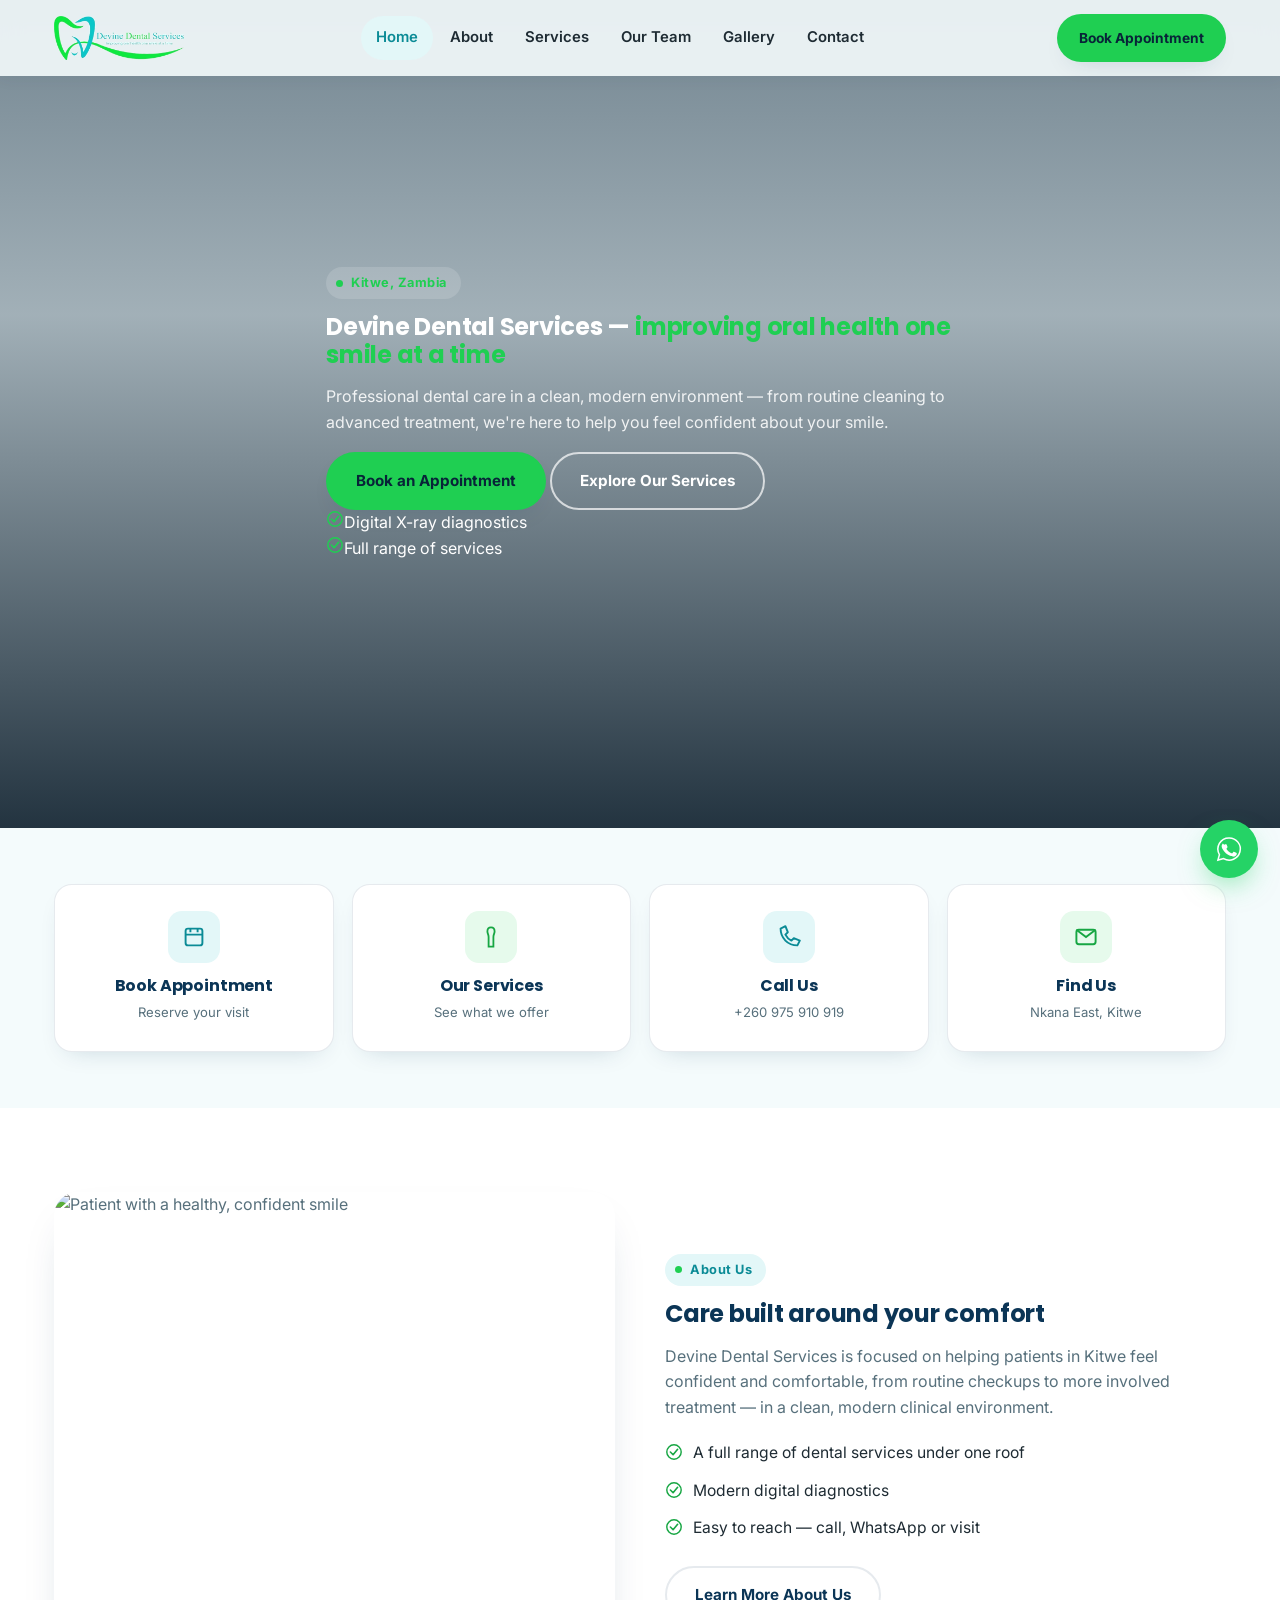
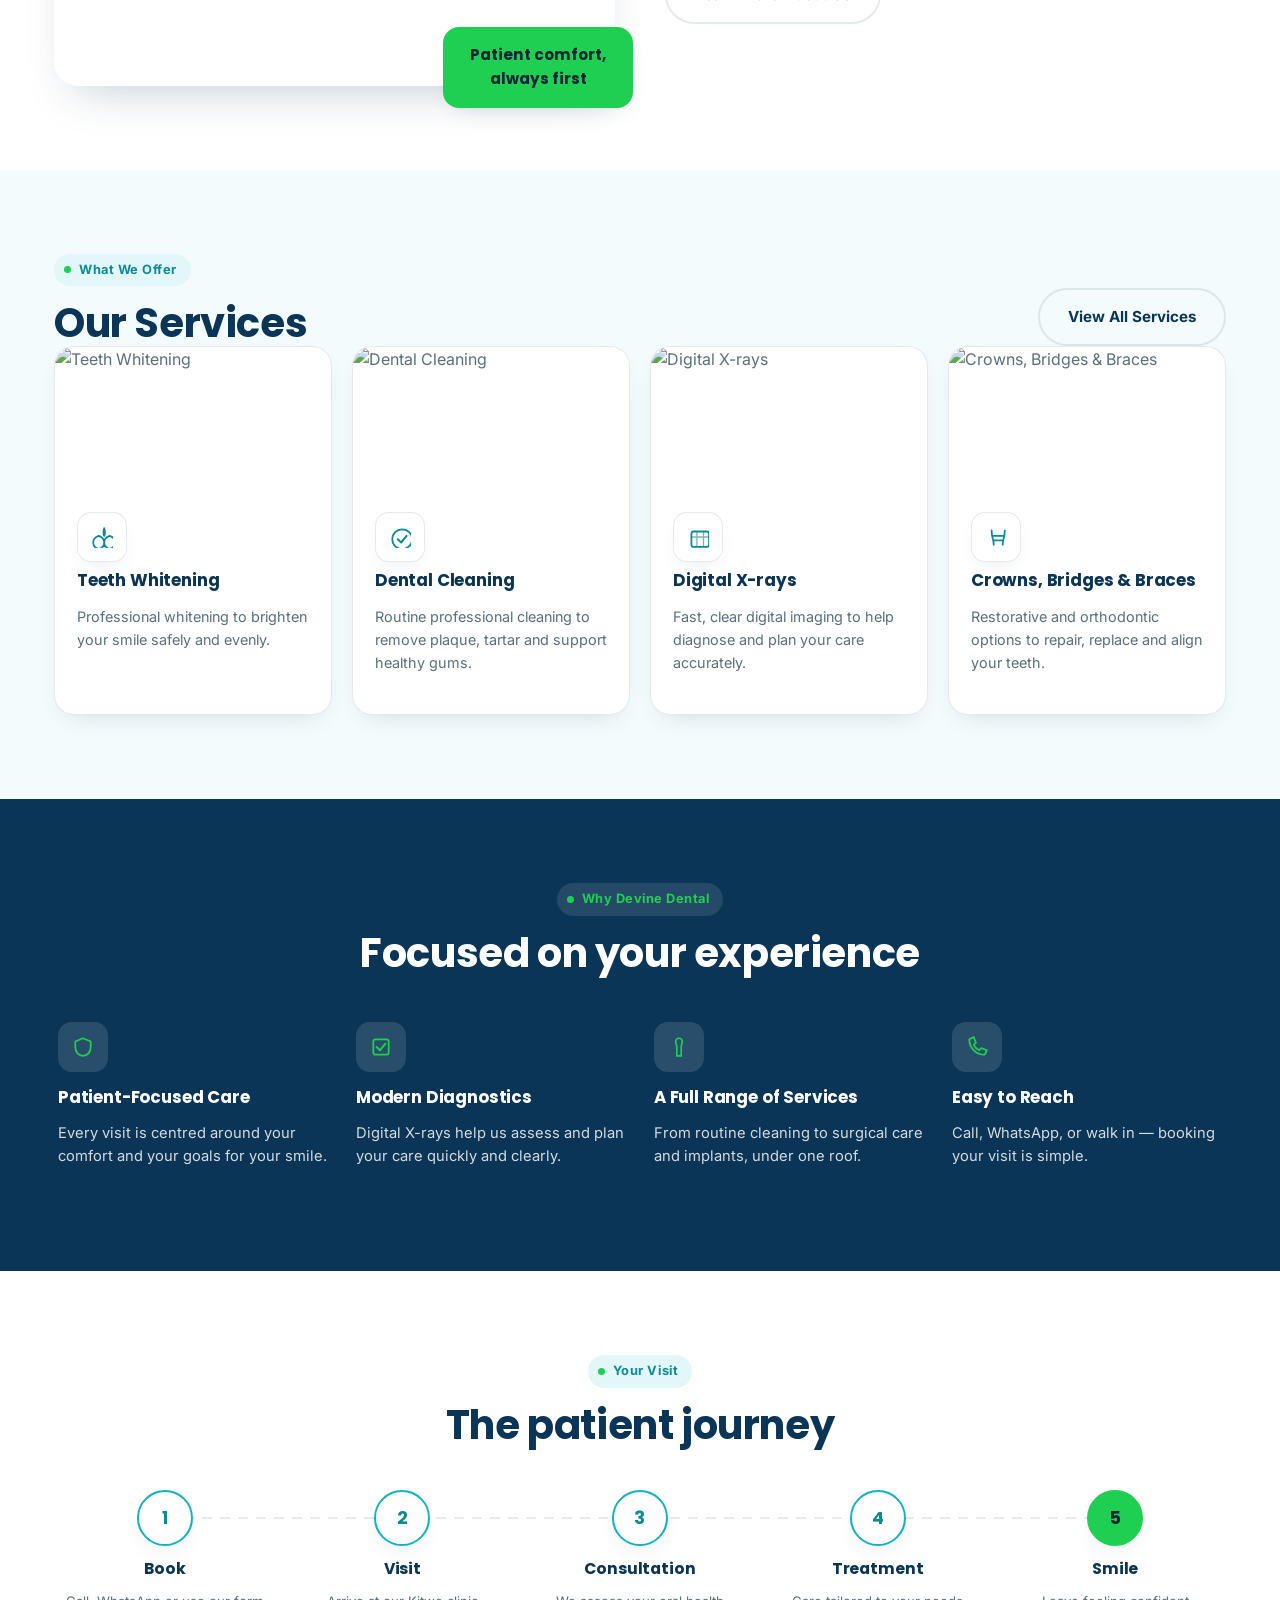
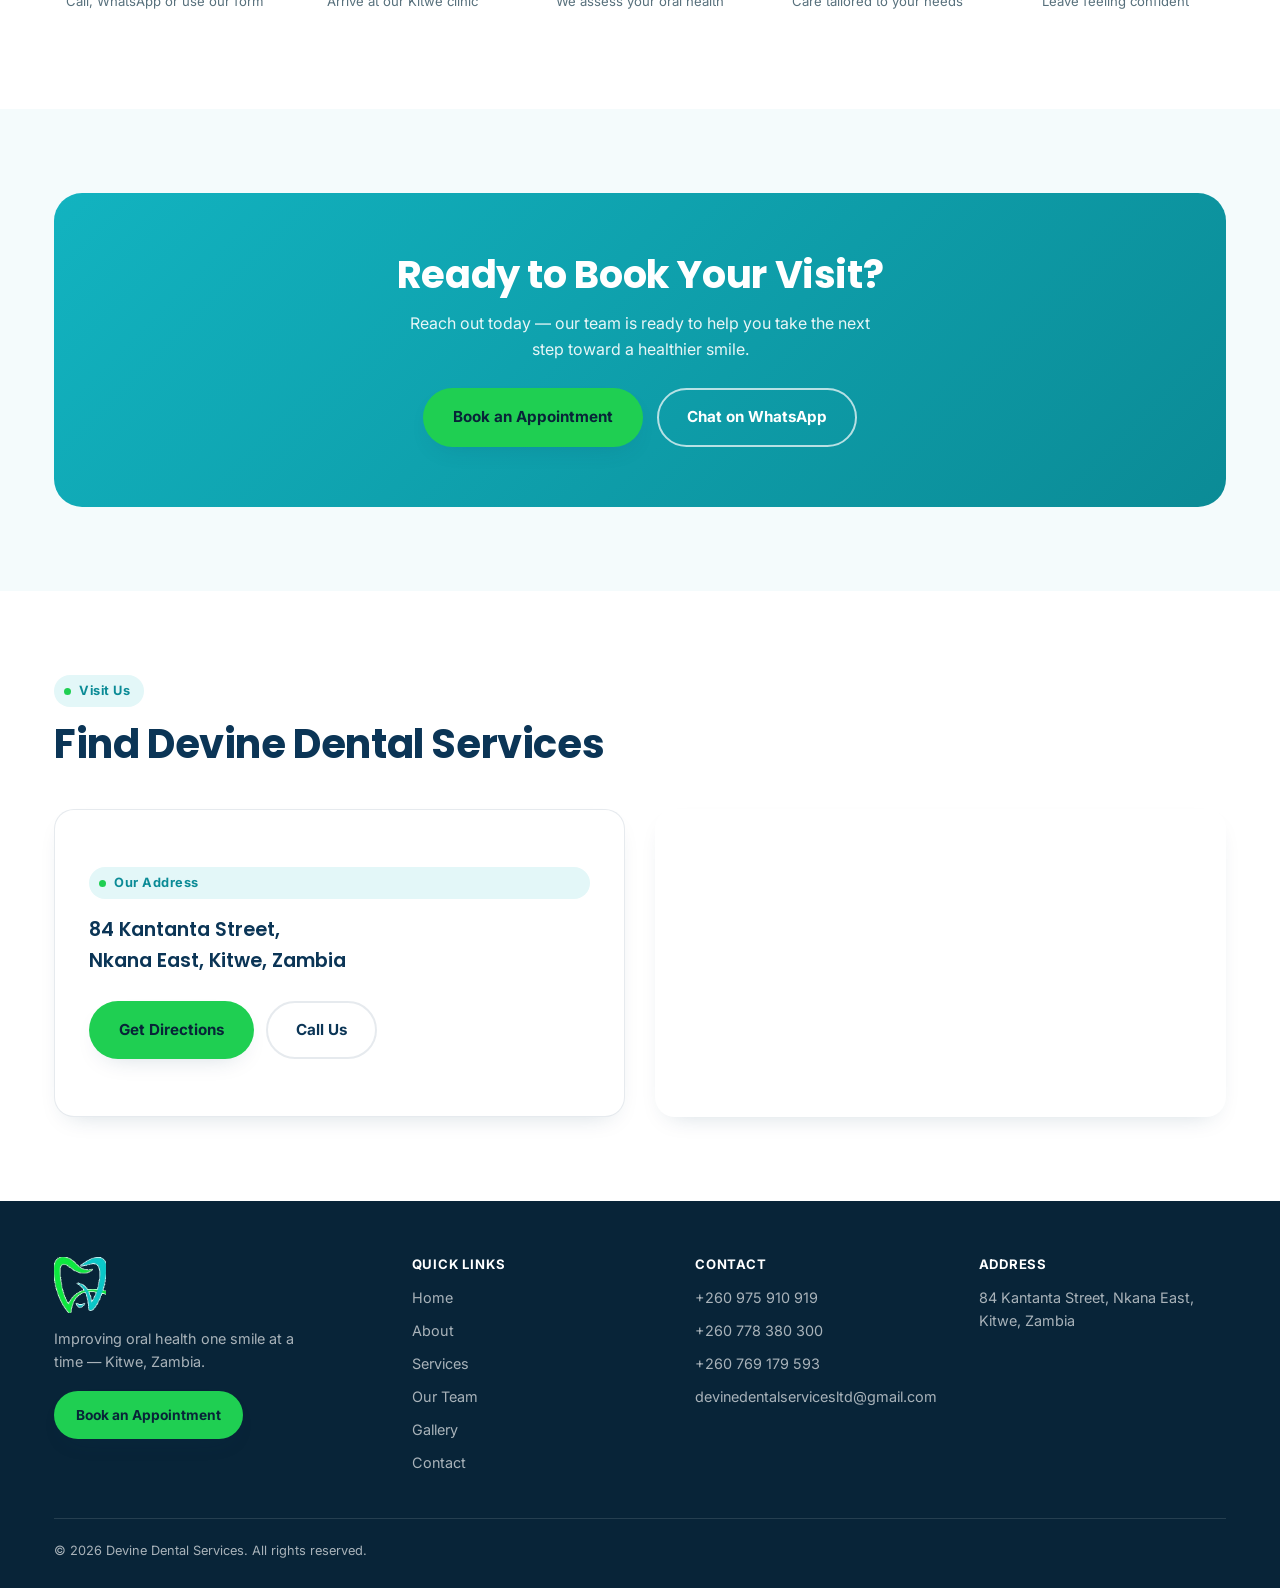
==== index.html @ 5a734332 "Add files via upload" ====
<!DOCTYPE html>
<html lang="en">
<head>
<meta charset="UTF-8">
<meta name="viewport" content="width=device-width, initial-scale=1.0">
<title>Devine Dental Services — Improving Oral Health One Smile at a Time | Kitwe, Zambia</title>
<meta name="description" content="Devine Dental Services in Kitwe, Zambia — teeth whitening, cleaning, digital X-rays, crowns, braces, implants and more. Book your appointment today.">
<meta property="og:title" content="Devine Dental Services — Kitwe, Zambia">
<meta property="og:description" content="Improving oral health one smile at a time. Book your dental appointment today.">
<meta property="og:type" content="website">
<link rel="icon" href="assets/img/logo-icon.png">
<link rel="preconnect" href="https://fonts.googleapis.com">
<link rel="stylesheet" href="css/style.css">
</head>
<body>

<!-- ============== WELCOME ANIMATION ============== -->
<div id="intro" aria-hidden="true">
  <div class="intro-inner">
    <img class="intro-logo" src="assets/img/logo.png" alt="">
    <div class="intro-bar"></div>
    <p class="intro-tag">Improving oral health one smile at a time</p>
  </div>
</div>

<!-- ============== HEADER ============== -->
<header class="site-header">
  <div class="container nav-row">
    <a href="index.html" class="brand">
      <img src="assets/img/logo.png" alt="Devine Dental Services logo">
    </a>
    <nav class="nav-links" aria-label="Primary">
      <a href="index.html">Home</a>
      <a href="about.html">About</a>
      <a href="services.html">Services</a>
      <a href="team.html">Our Team</a>
      <a href="gallery.html">Gallery</a>
      <a href="contact.html">Contact</a>
    </nav>
    <div class="nav-actions">
      <a href="contact.html" class="btn btn-primary btn-sm">Book Appointment</a>
      <button class="nav-menu-btn" aria-label="Open menu" aria-expanded="false">
        <svg width="20" height="16" viewBox="0 0 20 16" fill="none"><path d="M0 1h20M0 8h20M0 15h20" stroke="currentColor" stroke-width="2"/></svg>
      </button>
    </div>
  </div>
</header>

<!-- ============== MOBILE DRAWER ============== -->
<div class="mobile-drawer" id="mobileDrawer">
  <div class="mobile-drawer-backdrop"></div>
  <div class="mobile-drawer-panel">
    <div class="mobile-drawer-top">
      <img src="assets/img/logo.png" alt="Devine Dental Services" style="height:34px">
      <button class="mobile-drawer-close" aria-label="Close menu">
        <svg width="18" height="18" viewBox="0 0 18 18" fill="none"><path d="M1 1l16 16M17 1L1 17" stroke="currentColor" stroke-width="2"/></svg>
      </button>
    </div>
    <nav aria-label="Mobile">
      <a href="index.html">Home</a>
      <a href="about.html">About</a>
      <a href="services.html">Services</a>
      <a href="team.html">Our Team</a>
      <a href="gallery.html">Gallery</a>
      <a href="contact.html">Contact</a>
    </nav>
    <div class="mobile-drawer-cta">
      <a href="contact.html" class="btn btn-primary btn-block">Book Appointment</a>
    </div>
    <div class="mobile-drawer-quick">
      <strong style="font-size:.8rem;color:var(--navy)">Quick Contact</strong>
      <div class="row">
        <a href="tel:+260975910919"><svg width="18" height="18" viewBox="0 0 20 20" fill="none"><path d="M3 3c0 8 6 14 14 14l2-4-5-2-2 2c-2-1-4-3-5-5l2-2-2-5-4 2z" stroke="currentColor" stroke-width="1.6" stroke-linejoin="round"/></svg>Call</a>
        <a href="https://wa.me/260975910919" target="_blank" rel="noopener"><svg width="18" height="18" viewBox="0 0 20 20" fill="none"><path d="M10 2a8 8 0 00-6.9 12l-1 4 4.1-1A8 8 0 1010 2z" stroke="currentColor" stroke-width="1.5"/></svg>WhatsApp</a>
        <a href="https://maps.google.com/?q=84+Kantanta+Street+Nkana+East+Kitwe+Zambia" target="_blank" rel="noopener"><svg width="18" height="18" viewBox="0 0 20 20" fill="none"><path d="M2 4l8 6 8-6" stroke="currentColor" stroke-width="1.6"/><rect x="2" y="4" width="16" height="12" rx="2" stroke="currentColor" stroke-width="1.6"/></svg>Directions</a>
      </div>
    </div>
  </div>
</div>

<!-- ============== HERO ============== -->
<section class="hero">
  <div class="hero-bg" style="background-image:url('https://images.unsplash.com/photo-1667133295315-820bb6481730?w=1800&q=80&auto=format&fit=crop')" role="img" aria-label="Dentist treating a patient at Devine Dental Services"></div>
  <div class="hero-overlay"></div>
  <div class="container hero-grid">
    <div class="reveal in">
      <span class="kicker"><span class="dot"></span>Kitwe, Zambia</span>
      <h1>Devine Dental Services — <span>improving oral health one smile at a time</span></h1>
      <p class="lead">Professional dental care in a clean, modern environment — from routine cleaning to advanced treatment, we're here to help you feel confident about your smile.</p>
      <div class="hero-actions">
        <a href="contact.html" class="btn btn-primary">Book an Appointment</a>
        <a href="services.html" class="btn btn-outline">Explore Our Services</a>
      </div>
      <div class="hero-trust">
        <div class="item"><svg width="18" height="18" viewBox="0 0 20 20" fill="none"><circle cx="10" cy="10" r="8" stroke="currentColor" stroke-width="1.6"/><path d="M6 10l3 3 5-6" stroke="currentColor" stroke-width="1.8" stroke-linecap="round" stroke-linejoin="round"/></svg>Digital X-ray diagnostics</div>
        <div class="item"><svg width="18" height="18" viewBox="0 0 20 20" fill="none"><circle cx="10" cy="10" r="8" stroke="currentColor" stroke-width="1.6"/><path d="M6 10l3 3 5-6" stroke="currentColor" stroke-width="1.8" stroke-linecap="round" stroke-linejoin="round"/></svg>Full range of services</div>
      </div>
    </div>
  </div>
</section>

<!-- ============== QUICK ACTIONS ============== -->
<section class="section-tight section-bg">
  <div class="container">
    <div class="quick-grid">
      <a href="contact.html" class="quick-card reveal">
        <div class="ic"><svg width="24" height="24" viewBox="0 0 20 20" fill="none"><rect x="3" y="3" width="14" height="14" rx="2" stroke="currentColor" stroke-width="1.6"/><path d="M3 8h14M7 3v3M13 3v3" stroke="currentColor" stroke-width="1.6"/></svg></div>
        <h3>Book Appointment</h3><span>Reserve your visit</span>
      </a>
      <a href="services.html" class="quick-card reveal">
        <div class="ic"><svg width="24" height="24" viewBox="0 0 20 20" fill="none"><path d="M10 2c-1.5 0-3 1-3 3.5C7 7 8 8 8 10v8h4v-8c0-2 1-3 1-4.5C13 3 11.5 2 10 2z" stroke="currentColor" stroke-width="1.5"/></svg></div>
        <h3>Our Services</h3><span>See what we offer</span>
      </a>
      <a href="tel:+260975910919" class="quick-card reveal">
        <div class="ic"><svg width="24" height="24" viewBox="0 0 20 20" fill="none"><path d="M3 3c0 8 6 14 14 14l2-4-5-2-2 2c-2-1-4-3-5-5l2-2-2-5-4 2z" stroke="currentColor" stroke-width="1.6" stroke-linejoin="round"/></svg></div>
        <h3>Call Us</h3><span>+260 975 910 919</span>
      </a>
      <a href="https://maps.google.com/?q=84+Kantanta+Street+Nkana+East+Kitwe+Zambia" target="_blank" rel="noopener" class="quick-card reveal">
        <div class="ic"><svg width="24" height="24" viewBox="0 0 20 20" fill="none"><path d="M2 4l8 6 8-6" stroke="currentColor" stroke-width="1.6"/><rect x="2" y="4" width="16" height="12" rx="2" stroke="currentColor" stroke-width="1.6"/></svg></div>
        <h3>Find Us</h3><span>Nkana East, Kitwe</span>
      </a>
    </div>
  </div>
</section>

<!-- ============== ABOUT PREVIEW ============== -->
<section class="section section-white">
  <div class="container split">
    <div class="split-media reveal">
      <img src="https://images.unsplash.com/photo-1489278353717-f64c6ee8a4d2?w=800&q=80&auto=format&fit=crop" alt="Patient with a healthy, confident smile" loading="lazy">
      <div class="badge">Patient comfort, always first</div>
    </div>
    <div class="reveal">
      <span class="kicker"><span class="dot"></span>About Us</span>
      <h2>Care built around your comfort</h2>
      <p>Devine Dental Services is focused on helping patients in Kitwe feel confident and comfortable, from routine checkups to more involved treatment — in a clean, modern clinical environment.</p>
      <ul class="points">
        <li><svg width="18" height="18" viewBox="0 0 20 20" fill="none"><circle cx="10" cy="10" r="8" stroke="currentColor" stroke-width="1.6"/><path d="M6 10l3 3 5-6" stroke="currentColor" stroke-width="1.8" stroke-linecap="round" stroke-linejoin="round"/></svg>A full range of dental services under one roof</li>
        <li><svg width="18" height="18" viewBox="0 0 20 20" fill="none"><circle cx="10" cy="10" r="8" stroke="currentColor" stroke-width="1.6"/><path d="M6 10l3 3 5-6" stroke="currentColor" stroke-width="1.8" stroke-linecap="round" stroke-linejoin="round"/></svg>Modern digital diagnostics</li>
        <li><svg width="18" height="18" viewBox="0 0 20 20" fill="none"><circle cx="10" cy="10" r="8" stroke="currentColor" stroke-width="1.6"/><path d="M6 10l3 3 5-6" stroke="currentColor" stroke-width="1.8" stroke-linecap="round" stroke-linejoin="round"/></svg>Easy to reach — call, WhatsApp or visit</li>
      </ul>
      <div style="margin-top:26px"><a href="about.html" class="btn btn-ghost">Learn More About Us</a></div>
    </div>
  </div>
</section>

<!-- ============== SERVICES PREVIEW ============== -->
<section class="section section-bg">
  <div class="container">
    <div class="section-head-row reveal">
      <div class="section-head" style="margin-bottom:0">
        <span class="kicker"><span class="dot"></span>What We Offer</span>
        <h2>Our Services</h2>
      </div>
      <a href="services.html" class="btn btn-ghost">View All Services</a>
    </div>
    <div class="services-grid" id="servicesPreview"></div>
  </div>
</section>

<!-- ============== WHY CHOOSE US ============== -->
<section class="section section-navy">
  <div class="container">
    <div class="section-head center reveal">
      <span class="kicker" style="background:rgba(255,255,255,.1);color:var(--green)"><span class="dot"></span>Why Devine Dental</span>
      <h2>Focused on your experience</h2>
    </div>
    <div class="why-grid">
      <div class="why-card reveal">
        <div class="ic"><svg width="22" height="22" viewBox="0 0 20 20" fill="none"><path d="M10 2l7 3v5c0 5-3 8-7 8s-7-3-7-8V5l7-3z" stroke="currentColor" stroke-width="1.6" stroke-linejoin="round"/></svg></div>
        <h3>Patient-Focused Care</h3>
        <p>Every visit is centred around your comfort and your goals for your smile.</p>
      </div>
      <div class="why-card reveal">
        <div class="ic"><svg width="22" height="22" viewBox="0 0 20 20" fill="none"><rect x="3" y="3" width="14" height="14" rx="2" stroke="currentColor" stroke-width="1.6"/><path d="M6 10l3 3 5-6" stroke="currentColor" stroke-width="1.8" stroke-linecap="round" stroke-linejoin="round"/></svg></div>
        <h3>Modern Diagnostics</h3>
        <p>Digital X-rays help us assess and plan your care quickly and clearly.</p>
      </div>
      <div class="why-card reveal">
        <div class="ic"><svg width="22" height="22" viewBox="0 0 20 20" fill="none"><path d="M10 2c-1.5 0-3 1-3 3.5C7 7 8 8 8 10v8h4v-8c0-2 1-3 1-4.5C13 3 11.5 2 10 2z" stroke="currentColor" stroke-width="1.5"/></svg></div>
        <h3>A Full Range of Services</h3>
        <p>From routine cleaning to surgical care and implants, under one roof.</p>
      </div>
      <div class="why-card reveal">
        <div class="ic"><svg width="22" height="22" viewBox="0 0 20 20" fill="none"><path d="M3 3c0 8 6 14 14 14l2-4-5-2-2 2c-2-1-4-3-5-5l2-2-2-5-4 2z" stroke="currentColor" stroke-width="1.6" stroke-linejoin="round"/></svg></div>
        <h3>Easy to Reach</h3>
        <p>Call, WhatsApp, or walk in — booking your visit is simple.</p>
      </div>
    </div>
  </div>
</section>

<!-- ============== PATIENT JOURNEY ============== -->
<section class="section section-white">
  <div class="container">
    <div class="section-head center reveal">
      <span class="kicker"><span class="dot"></span>Your Visit</span>
      <h2>The patient journey</h2>
    </div>
    <div class="journey">
      <div class="journey-step reveal"><div class="num">1</div><h4>Book</h4><p>Call, WhatsApp or use our form</p></div>
      <div class="journey-step reveal"><div class="num">2</div><h4>Visit</h4><p>Arrive at our Kitwe clinic</p></div>
      <div class="journey-step reveal"><div class="num">3</div><h4>Consultation</h4><p>We assess your oral health</p></div>
      <div class="journey-step reveal"><div class="num">4</div><h4>Treatment</h4><p>Care tailored to your needs</p></div>
      <div class="journey-step reveal"><div class="num">5</div><h4>Smile</h4><p>Leave feeling confident</p></div>
    </div>
  </div>
</section>

<!-- ============== APPOINTMENT CTA ============== -->
<section class="section section-bg">
  <div class="container">
    <div class="cta-band reveal">
      <h2>Ready to Book Your Visit?</h2>
      <p>Reach out today — our team is ready to help you take the next step toward a healthier smile.</p>
      <div class="actions">
        <a href="contact.html" class="btn btn-primary">Book an Appointment</a>
        <a href="https://wa.me/260975910919" target="_blank" rel="noopener" class="btn btn-outline">Chat on WhatsApp</a>
      </div>
    </div>
  </div>
</section>

<!-- ============== LOCATION PREVIEW ============== -->
<section class="section section-white">
  <div class="container">
    <div class="section-head reveal">
      <span class="kicker"><span class="dot"></span>Visit Us</span>
      <h2>Find Devine Dental Services</h2>
    </div>
    <div class="location-split">
      <div class="location-card reveal">
        <span class="kicker" style="margin-bottom:6px"><span class="dot"></span>Our Address</span>
        <p class="addr">84 Kantanta Street,<br>Nkana East, Kitwe, Zambia</p>
        <div class="actions">
          <a href="https://maps.google.com/?q=84+Kantanta+Street+Nkana+East+Kitwe+Zambia" target="_blank" rel="noopener" class="btn btn-primary">Get Directions</a>
          <a href="tel:+260975910919" class="btn btn-ghost">Call Us</a>
        </div>
      </div>
      <div class="map-embed reveal">
        <iframe src="https://www.google.com/maps?q=84+Kantanta+Street+Nkana+East+Kitwe+Zambia&output=embed" loading="lazy" referrerpolicy="no-referrer-when-downgrade" title="Map to Devine Dental Services"></iframe>
      </div>
    </div>
  </div>
</section>

<!-- ============== FOOTER ============== -->
<footer class="site-footer">
  <div class="container">
    <div class="footer-grid">
      <div class="footer-brand">
        <img src="assets/img/logo-icon.png" alt="Devine Dental Services" style="height:56px;width:auto">
        <p>Improving oral health one smile at a time — Kitwe, Zambia.</p>
        <a href="contact.html" class="btn btn-primary btn-sm">Book an Appointment</a>
      </div>
      <div class="footer-col">
        <h4>QUICK LINKS</h4>
        <a href="index.html">Home</a><a href="about.html">About</a><a href="services.html">Services</a>
        <a href="team.html">Our Team</a><a href="gallery.html">Gallery</a><a href="contact.html">Contact</a>
      </div>
      <div class="footer-col">
        <h4>CONTACT</h4>
        <a href="tel:+260975910919">+260 975 910 919</a>
        <a href="tel:+260778380300">+260 778 380 300</a>
        <a href="tel:+260769179593">+260 769 179 593</a>
        <a href="mailto:devinedentalservicesltd@gmail.com">devinedentalservicesltd@gmail.com</a>
      </div>
      <div class="footer-col">
        <h4>ADDRESS</h4>
        <p>84 Kantanta Street, Nkana East, Kitwe, Zambia</p>
      </div>
    </div>
    <div class="footer-bottom">
      <span>&copy; <span id="year"></span> Devine Dental Services. All rights reserved.</span>
    </div>
  </div>
</footer>

<a href="https://wa.me/260975910919" target="_blank" rel="noopener" class="wa-float" aria-label="Chat with us on WhatsApp">
  <svg width="28" height="28" viewBox="0 0 24 24" fill="none"><path d="M12 2a10 10 0 00-8.6 15L2 22l5.2-1.4A10 10 0 1012 2z" stroke="currentColor" stroke-width="0" fill="currentColor" opacity="0"/><path d="M12 2.5a9.5 9.5 0 00-8.2 14.3L2.5 21.5l4.9-1.3A9.5 9.5 0 1012 2.5z" stroke="white" stroke-width="1.3" fill="none"/><path d="M8 8.5c.2-.6.5-.6.8-.6h.6c.2 0 .4 0 .6.4.2.5.7 1.6.7 1.8.1.1.1.3 0 .4-.1.2-.1.3-.3.5-.1.2-.3.3-.4.5-.1.1-.3.3-.1.6.2.3.8 1.3 1.8 2.1 1.2 1 2.1 1.3 2.5 1.5.3.1.5.1.6-.1.2-.2.7-.8.9-1.1.2-.3.4-.2.6-.1.2.1 1.5.7 1.8.8.3.1.5.2.5.3.1.2.1.9-.2 1.6-.3.7-1.6 1.4-2.2 1.4-.6.1-1.2.1-3.8-.9-3.2-1.3-5.2-4.5-5.4-4.7-.1-.2-1.3-1.7-1.3-3.2 0-1.5.8-2.2 1.1-2.5z" fill="white"/></svg>
</a>

<script src="js/data.js"></script>
<script src="js/main.js"></script>
<script>
  document.getElementById("year").textContent = new Date().getFullYear();

  const wrap = document.getElementById("servicesPreview");
  SERVICES.slice(0, 4).forEach((s) => {
    const el = document.createElement("div");
    el.className = "service-card reveal";
    el.innerHTML = `<div class="thumb"><img src="${s.image}" alt="${s.name}" loading="lazy"></div><div class="body"><div class="ic"><svg width="22" height="22" viewBox="0 0 20 20" fill="none">${ICONS[s.icon]}</svg></div><h3>${s.name}</h3><p>${s.desc}</p></div>`;
    wrap.appendChild(el);
  });
  if (window.armReveal) window.armReveal(wrap);
</script>
</body>
</html>
---- css/style.css ----
/* ==========================================================================
   DEVINE DENTAL SERVICES — DESIGN SYSTEM
   Palette drawn from the official logo: teal/dental-blue + fresh green,
   paired with a deeper professional navy for trust and readable charcoal
   text on very light, clean, clinical backgrounds.
   Type: Poppins (headings — friendly, confident) + Inter (body — clean, legible).
   ========================================================================== */

@import url("https://fonts.googleapis.com/css2?family=Poppins:wght@500;600;700;800&family=Inter:wght@400;500;600;700&display=swap");

:root {
  --teal: #12b3c0;
  --teal-deep: #0b8b96;
  --teal-pale: #e3f7f8;
  --green: #1fcf52;
  --green-deep: #17a643;
  --green-pale: #e6faec;
  --navy: #0b3556;
  --navy-deep: #082438;
  --ink: #1e2b33;
  --ink-mute: #57707c;
  --bg: #f4fbfc;
  --white: #ffffff;
  --line: rgba(11, 53, 86, 0.1);
  --shadow: 0 22px 48px -22px rgba(11, 53, 86, 0.28);
  --shadow-sm: 0 10px 26px -14px rgba(11, 53, 86, 0.22);
  --radius: 20px;
  --radius-sm: 12px;
  --maxw: 1220px;
  --display: "Poppins", sans-serif;
  --body: "Inter", sans-serif;
  color-scheme: light;
}

* { box-sizing: border-box; }
html { scroll-behavior: smooth; }

@media (prefers-reduced-motion: reduce) {
  html { scroll-behavior: auto; }
  *, *::before, *::after {
    animation-duration: 0.001ms !important;
    animation-iteration-count: 1 !important;
    transition-duration: 0.001ms !important;
    scroll-behavior: auto !important;
  }
}

body {
  margin: 0;
  font-family: var(--body);
  background: var(--bg);
  color: var(--ink-mute);
  line-height: 1.6;
  -webkit-font-smoothing: antialiased;
  overflow-x: hidden;
}

img { max-width: 100%; display: block; }
a { color: inherit; text-decoration: none; }
button { font-family: inherit; cursor: pointer; }
ul { margin: 0; padding: 0; list-style: none; }

h1, h2, h3, h4 {
  font-family: var(--display);
  color: var(--navy);
  margin: 0;
  font-weight: 700;
  letter-spacing: -0.01em;
  line-height: 1.15;
}

.container { max-width: var(--maxw); margin: 0 auto; padding: 0 24px; }

a:focus-visible, button:focus-visible, input:focus-visible, textarea:focus-visible, select:focus-visible {
  outline: 2.5px solid var(--teal);
  outline-offset: 3px;
  border-radius: 4px;
}

/* ---------- Buttons ---------- */
.btn {
  display: inline-flex;
  align-items: center;
  justify-content: center;
  gap: 9px;
  padding: 15px 28px;
  border-radius: 999px;
  font-weight: 700;
  font-size: 0.95rem;
  font-family: var(--body);
  border: 2px solid transparent;
  transition: transform 0.2s ease, box-shadow 0.2s ease, background 0.2s ease, color 0.2s ease, border-color .2s ease;
  white-space: nowrap;
  min-height: 48px;
}
.btn:active { transform: scale(0.97); }
.btn-primary { background: var(--green); color: var(--navy-deep); box-shadow: var(--shadow-sm); }
.btn-primary:hover { background: var(--green-deep); color: var(--white); transform: translateY(-2px); box-shadow: var(--shadow); }
.btn-navy { background: var(--navy); color: var(--white); }
.btn-navy:hover { background: var(--navy-deep); transform: translateY(-2px); }
.btn-outline { background: transparent; color: var(--white); border-color: rgba(255,255,255,0.7); }
.btn-outline:hover { background: rgba(255,255,255,0.14); transform: translateY(-2px); }
.btn-ghost { background: transparent; color: var(--navy); border-color: var(--line); }
.btn-ghost:hover { border-color: var(--teal); color: var(--teal-deep); }
.btn-teal { background: var(--teal-pale); color: var(--teal-deep); }
.btn-teal:hover { background: var(--teal); color: var(--white); }
.btn-block { width: 100%; }
.btn-sm { padding: 11px 20px; font-size: 0.86rem; min-height: 40px; }

.kicker {
  display: inline-flex;
  align-items: center;
  gap: 8px;
  font-family: var(--body);
  font-weight: 700;
  color: var(--teal-deep);
  font-size: 0.8rem;
  letter-spacing: 0.04em;
  background: var(--teal-pale);
  padding: 6px 14px 6px 10px;
  border-radius: 999px;
  margin-bottom: 14px;
}
.kicker .dot { width: 7px; height: 7px; border-radius: 50%; background: var(--green); flex-shrink: 0; }

/* ==========================================================================
   WELCOME ANIMATION
   ========================================================================== */
#intro {
  position: fixed; inset: 0; z-index: 999;
  background: var(--white);
  display: flex; align-items: center; justify-content: center;
  transition: opacity 0.5s ease, visibility 0.5s ease;
}
#intro.hide { opacity: 0; visibility: hidden; pointer-events: none; }
.intro-inner { display: flex; flex-direction: column; align-items: center; gap: 18px; }
.intro-logo {
  width: 190px;
  opacity: 0;
  transform: scale(0.85);
  animation: introLogo 0.7s cubic-bezier(.2,.9,.25,1) forwards;
}
@keyframes introLogo {
  0% { opacity: 0; transform: scale(0.85) translateY(6px); }
  100% { opacity: 1; transform: scale(1) translateY(0); }
}
.intro-bar {
  width: 84px; height: 3px; border-radius: 3px;
  background: var(--line);
  overflow: hidden;
  opacity: 0;
  animation: introFade 0.4s ease 0.55s forwards;
}
.intro-bar::after {
  content: "";
  display: block; height: 100%; width: 0%;
  background: linear-gradient(90deg, var(--teal), var(--green));
  animation: introBar 1s ease 0.6s forwards;
}
@keyframes introBar { to { width: 100%; } }
.intro-tag {
  font-family: var(--display);
  font-weight: 600;
  font-size: 0.92rem;
  color: var(--navy);
  text-align: center;
  opacity: 0;
  animation: introFade 0.5s ease 0.85s forwards;
}
@keyframes introFade { to { opacity: 1; } }

/* ==========================================================================
   NAVIGATION
   ========================================================================== */
.site-header {
  position: fixed; top: 0; left: 0; right: 0; z-index: 200;
  background: rgba(244, 251, 252, 0.9);
  backdrop-filter: blur(10px);
  box-shadow: 0 2px 16px rgba(11,53,86,0.06);
  transition: box-shadow 0.3s ease, padding 0.3s ease;
  padding: 14px 0;
}
.site-header.solid { box-shadow: 0 4px 22px rgba(11,53,86,0.1); padding: 10px 0; }
.nav-row { display: flex; align-items: center; justify-content: space-between; gap: 18px; }
.brand { display: flex; align-items: center; gap: 10px; flex-shrink: 0; }
.brand img { height: 44px; width: auto; transition: height 0.3s ease; }
.site-header.solid .brand img { height: 38px; }
.nav-links { display: flex; align-items: center; gap: 2px; }
.nav-links a {
  padding: 10px 15px;
  border-radius: 999px;
  font-weight: 600;
  font-size: 0.93rem;
  color: var(--ink);
  transition: background 0.2s ease, color 0.2s ease;
}
.nav-links a:hover, .nav-links a.active { background: var(--teal-pale); color: var(--teal-deep); }
.nav-actions { display: flex; align-items: center; gap: 10px; }
.nav-menu-btn {
  display: none;
  background: var(--navy);
  color: var(--white);
  border: none; width: 46px; height: 46px; border-radius: 13px;
  align-items: center; justify-content: center; flex-shrink: 0;
}

/* Mobile drawer */
.mobile-drawer { position: fixed; inset: 0; z-index: 300; visibility: hidden; }
.mobile-drawer.open { visibility: visible; }
.mobile-drawer-backdrop { position: absolute; inset: 0; background: rgba(8,36,56,0.5); opacity: 0; transition: opacity 0.3s ease; }
.mobile-drawer.open .mobile-drawer-backdrop { opacity: 1; }
.mobile-drawer-panel {
  position: absolute; top: 0; right: 0; height: 100%; width: min(86vw, 380px);
  background: var(--white);
  box-shadow: -18px 0 40px rgba(0,0,0,0.2);
  transform: translateX(100%);
  transition: transform 0.35s cubic-bezier(.2,.9,.25,1);
  padding: 22px 26px; display: flex; flex-direction: column;
}
.mobile-drawer.open .mobile-drawer-panel { transform: translateX(0); }
.mobile-drawer-top { display: flex; justify-content: space-between; align-items: center; margin-bottom: 26px; }
.mobile-drawer-close {
  width: 44px; height: 44px; border-radius: 12px;
  border: 1.5px solid var(--line); background: var(--bg);
  display: flex; align-items: center; justify-content: center; color: var(--navy);
}
.mobile-drawer nav { display: flex; flex-direction: column; gap: 2px; }
.mobile-drawer nav a {
  padding: 15px 6px; font-family: var(--display); font-weight: 600;
  font-size: 1.2rem; color: var(--navy); border-bottom: 1px solid var(--line);
}
.mobile-drawer-cta { margin-top: 20px; display: flex; flex-direction: column; gap: 10px; }
.mobile-drawer-quick { margin-top: auto; padding-top: 18px; border-top: 1px solid var(--line); }
.mobile-drawer-quick .row { display: flex; gap: 10px; margin-top: 10px; }
.mobile-drawer-quick a {
  flex: 1; display: flex; flex-direction: column; align-items: center; gap: 6px;
  padding: 12px 6px; border-radius: 14px; background: var(--bg);
  font-size: 0.72rem; font-weight: 700; color: var(--navy); text-align: center;
}
.mobile-drawer-quick a svg { color: var(--teal-deep); }

/* ==========================================================================
   HERO (home) — full-bleed background slideshow
   ========================================================================== */
.hero {
  position: relative;
  min-height: 92vh;
  display: flex;
  align-items: center;
  overflow: hidden;
  color: var(--white);
  padding: 0;
}
.hero-bg {
  position: absolute; inset: 0; z-index: 0;
  background-size: cover;
  background-position: center;
}
.hero-overlay {
  position: absolute; inset: 0; z-index: 1;
  background: linear-gradient(180deg, rgba(8,36,56,0.55) 0%, rgba(8,36,56,0.35) 38%, rgba(6,24,38,0.88) 100%);
}
.hero-grid { position: relative; z-index: 2; width: 100%; padding: 120px 26px; box-sizing: border-box; }
.hero-grid > div:first-child { max-width: 640px; margin: 0 auto; padding: 0 6px; }
.hero .kicker { background: rgba(255,255,255,0.14); color: var(--green); }
.hero .kicker .dot { background: var(--green); }
.hero h1 { color: var(--white); }
.hero h1 span { color: var(--green); }
.hero p.lead { color: rgba(255,255,255,0.88); }
.hero-trust .item { color: var(--white); }
.hero-trust .item svg { color: var(--green); }

/* ==========================================================================
   SECTION SCAFFOLDING
   ========================================================================== */
.section { padding: 84px 0; }
.section-tight { padding: 56px 0; }
.section-white { background: var(--white); }
.section-bg { background: var(--bg); }
.section-navy { background: var(--navy); color: rgba(255,255,255,0.82); }
.section-navy h2, .section-navy h3 { color: var(--white); }
.section-head { margin-bottom: 42px; max-width: 640px; }
.section-head.center { margin-left: auto; margin-right: auto; text-align: center; }
.section-head h2 { font-size: clamp(1.9rem, 4vw, 2.5rem); }
.section-head p { margin-top: 12px; font-size: 1.02rem; }
.section-head-row { display: flex; align-items: flex-end; justify-content: space-between; gap: 24px; flex-wrap: wrap; }

.reveal { opacity: 0; transform: translateY(24px); transition: opacity 0.65s ease, transform 0.65s ease; }
.reveal.in { opacity: 1; transform: translateY(0); }

/* ==========================================================================
   QUICK ACTIONS (home)
   ========================================================================== */
.quick-grid { display: grid; grid-template-columns: repeat(4, 1fr); gap: 18px; }
.quick-card {
  background: var(--white); border-radius: 18px; padding: 26px 20px;
  box-shadow: var(--shadow-sm); text-align: center;
  transition: transform 0.25s ease, box-shadow 0.25s ease;
  border: 1px solid var(--line);
}
.quick-card:hover { transform: translateY(-5px); box-shadow: var(--shadow); }
.quick-card .ic {
  width: 52px; height: 52px; border-radius: 14px; margin: 0 auto 14px;
  display: flex; align-items: center; justify-content: center;
  background: var(--teal-pale); color: var(--teal-deep);
}
.quick-card:nth-child(2n) .ic { background: var(--green-pale); color: var(--green-deep); }
.quick-card h3 { font-size: 1rem; margin-bottom: 4px; }
.quick-card span { font-size: 0.82rem; color: var(--ink-mute); }

/* ==========================================================================
   ABOUT PREVIEW (split)
   ========================================================================== */
.split { display: grid; grid-template-columns: 1fr 1fr; gap: 50px; align-items: center; }
.split-media { position: relative; }
.split-media img { width: 100%; aspect-ratio: 5/4.4; object-fit: cover; border-radius: 24px; box-shadow: var(--shadow); }
.split-media .badge {
  position: absolute; bottom: -22px; right: -18px; background: var(--green);
  color: var(--navy-deep); padding: 16px 20px; border-radius: 16px;
  box-shadow: var(--shadow-sm); font-family: var(--display); font-weight: 700;
  font-size: 0.95rem; max-width: 190px; text-align: center;
}
.split ul.points { margin-top: 20px; display: flex; flex-direction: column; gap: 12px; }
.split ul.points li { display: flex; gap: 10px; align-items: flex-start; font-size: 0.98rem; color: var(--ink); }
.split ul.points li svg { color: var(--green-deep); flex-shrink: 0; margin-top: 3px; }

/* ==========================================================================
   SERVICE CARDS
   ========================================================================== */
.services-grid { display: grid; grid-template-columns: repeat(4, 1fr); gap: 20px; }
.service-card {
  background: var(--white); border-radius: var(--radius); overflow: hidden;
  box-shadow: var(--shadow-sm); border: 1px solid var(--line);
  transition: transform 0.25s ease, box-shadow 0.25s ease, border-color .25s ease;
}
.service-card:hover { transform: translateY(-6px); box-shadow: var(--shadow); border-color: transparent; }
.service-card .thumb { position: relative; aspect-ratio: 16/11; overflow: hidden; }
.service-card .thumb img { width: 100%; height: 100%; object-fit: cover; transition: transform 0.5s ease; }
.service-card:hover .thumb img { transform: scale(1.07); }
.service-card .body { padding: 22px 22px 26px; position: relative; }
.service-card .ic {
  width: 50px; height: 50px; border-radius: 14px;
  display: flex; align-items: center; justify-content: center;
  background: var(--white);
  color: var(--teal-deep);
  position: absolute; top: -25px; left: 22px;
  box-shadow: var(--shadow-sm);
  border: 1px solid var(--line);
}
.service-card .body { padding-top: 34px; }
.service-card h3 { font-size: 1.05rem; margin-bottom: 8px; }
.service-card p { font-size: 0.9rem; color: var(--ink-mute); }

/* ==========================================================================
   WHY CHOOSE US
   ========================================================================== */
.why-grid { display: grid; grid-template-columns: repeat(4, 1fr); gap: 20px; }
.why-card { text-align: left; padding: 4px; }
.why-card .ic {
  width: 50px; height: 50px; border-radius: 14px; margin-bottom: 16px;
  display: flex; align-items: center; justify-content: center;
  background: rgba(255,255,255,0.12); color: var(--green);
}
.why-card h3 { font-size: 1.05rem; margin-bottom: 8px; }
.why-card p { font-size: 0.92rem; }

/* ==========================================================================
   PATIENT JOURNEY
   ========================================================================== */
.journey { display: grid; grid-template-columns: repeat(5, 1fr); gap: 16px; position: relative; }
.journey::before {
  content: ""; position: absolute; top: 27px; left: 8%; right: 8%; height: 2px;
  background: repeating-linear-gradient(90deg, var(--line) 0 10px, transparent 10px 18px);
  z-index: 0;
}
.journey-step { position: relative; z-index: 1; text-align: center; }
.journey-step .num {
  width: 56px; height: 56px; border-radius: 50%; margin: 0 auto 14px;
  background: var(--white); border: 2px solid var(--teal);
  display: flex; align-items: center; justify-content: center;
  font-family: var(--display); font-weight: 700; color: var(--teal-deep); font-size: 1.1rem;
  box-shadow: var(--shadow-sm);
}
.journey-step:nth-child(5) .num { background: var(--green); border-color: var(--green); color: var(--navy-deep); }
.journey-step h4 { font-family: var(--display); font-size: 0.98rem; color: var(--navy); margin-bottom: 4px; }
.journey-step p { font-size: 0.82rem; color: var(--ink-mute); }

/* ==========================================================================
   APPOINTMENT CTA BAND
   ========================================================================== */
.cta-band {
  border-radius: 28px;
  background: linear-gradient(135deg, var(--teal) 0%, var(--teal-deep) 100%);
  padding: 60px 40px; text-align: center; color: var(--white); position: relative; overflow: hidden;
}
.cta-band h2 { color: var(--white); font-size: clamp(1.8rem, 4vw, 2.4rem); }
.cta-band p { max-width: 480px; margin: 14px auto 26px; color: rgba(255,255,255,0.9); }
.cta-band .actions { display: flex; gap: 14px; justify-content: center; flex-wrap: wrap; }

/* ==========================================================================
   LOCATION PREVIEW
   ========================================================================== */
.location-split { display: grid; grid-template-columns: 1fr 1fr; gap: 30px; align-items: stretch; }
.location-card {
  background: var(--white); border-radius: var(--radius); padding: 34px;
  box-shadow: var(--shadow-sm); border: 1px solid var(--line);
  display: flex; flex-direction: column; justify-content: center;
}
.location-card .addr { font-family: var(--display); font-size: 1.2rem; color: var(--navy); margin: 10px 0 24px; font-weight: 600; }
.location-card .actions { display: flex; gap: 12px; flex-wrap: wrap; }
.map-embed { border-radius: var(--radius); overflow: hidden; box-shadow: var(--shadow-sm); min-height: 300px; }
.map-embed iframe { width: 100%; height: 100%; min-height: 300px; border: 0; }

/* ==========================================================================
   FOOTER
   ========================================================================== */
.site-footer { background: var(--navy-deep); color: rgba(255,255,255,0.65); padding: 56px 0 26px; }
.footer-grid { display: grid; grid-template-columns: 1.3fr 1fr 1fr 1fr; gap: 36px; padding-bottom: 34px; border-bottom: 1px solid rgba(255,255,255,0.12); }
.footer-brand img { height: 40px; margin-bottom: 14px; }
.footer-brand p { max-width: 260px; font-size: 0.9rem; margin-bottom: 18px; }
.footer-col h4 { color: var(--white); font-family: var(--body); font-size: 0.82rem; letter-spacing: 0.06em; margin-bottom: 14px; }
.footer-col a, .footer-col p { display: block; font-size: 0.9rem; margin-bottom: 10px; color: rgba(255,255,255,0.65); }
.footer-col a:hover { color: var(--green); }
.footer-bottom { padding-top: 22px; display: flex; justify-content: space-between; flex-wrap: wrap; gap: 10px; font-size: 0.8rem; }

/* ==========================================================================
   FLOATING WHATSAPP BUTTON
   ========================================================================== */
.wa-float {
  position: fixed; right: 22px; bottom: 22px; z-index: 250;
  width: 58px; height: 58px; border-radius: 50%;
  background: #25D366; color: var(--white);
  display: flex; align-items: center; justify-content: center;
  box-shadow: 0 12px 28px -8px rgba(37,211,102,0.55);
  transition: transform 0.25s ease;
}
.wa-float:hover { transform: scale(1.08); }

/* ==========================================================================
   INNER PAGE HERO (about / services / team / gallery / contact)
   ========================================================================== */
.page-hero { padding: 148px 0 60px; text-align: center; position: relative; overflow: hidden; }
.page-hero::before {
  content: ""; position: absolute; top: -140px; left: 50%; transform: translateX(-50%);
  width: 520px; height: 300px; border-radius: 50%;
  background: radial-gradient(circle, var(--teal-pale) 0%, transparent 70%);
  z-index: 0;
}
.page-hero .inner { position: relative; z-index: 1; }
.page-hero h1 { font-size: clamp(2.2rem, 5.2vw, 3.1rem); }
.page-hero p { max-width: 560px; margin: 14px auto 0; font-size: 1.04rem; }

/* ==========================================================================
   ABOUT PAGE EXTRAS
   ========================================================================== */
.mission-card {
  background: var(--white); border-radius: var(--radius); padding: 40px;
  box-shadow: var(--shadow-sm); border: 1px solid var(--line); text-align: center;
}
.mission-card svg { color: var(--teal); margin-bottom: 16px; }
.mission-card h2 { font-size: 1.5rem; margin-bottom: 12px; }
.mission-card p { max-width: 620px; margin: 0 auto; font-size: 1.03rem; }

/* ==========================================================================
   TEAM PAGE
   ========================================================================== */
.team-grid { display: grid; grid-template-columns: repeat(4, 1fr); gap: 22px; }
.team-card { background: var(--white); border-radius: var(--radius); overflow: hidden; box-shadow: var(--shadow-sm); border: 1px solid var(--line); text-align: center; }
.team-photo {
  aspect-ratio: 1; background: linear-gradient(135deg, var(--teal-pale), var(--green-pale));
  display: flex; align-items: center; justify-content: center; color: var(--teal-deep);
}
.team-card .info { padding: 20px 18px 24px; }
.team-card h3 { font-size: 1.05rem; margin-bottom: 4px; }
.team-card .role { font-size: 0.85rem; color: var(--teal-deep); font-weight: 700; margin-bottom: 8px; }
.team-card .placeholder-note { font-size: 0.78rem; color: var(--ink-mute); font-style: italic; }
.team-note {
  background: var(--teal-pale); color: var(--teal-deep); border-radius: 16px;
  padding: 18px 24px; font-size: 0.92rem; text-align: center; margin-bottom: 40px;
}

/* ==========================================================================
   GALLERY PAGE
   ========================================================================== */
.masonry { columns: 4 260px; column-gap: 18px; }
.masonry-item {
  break-inside: avoid; margin-bottom: 18px; border-radius: 18px; overflow: hidden;
  cursor: zoom-in; position: relative; box-shadow: var(--shadow-sm);
}
.masonry-item img { width: 100%; display: block; transition: transform 0.5s ease; }
.masonry-item:hover img { transform: scale(1.06); }
.masonry-item .cap {
  position: absolute; left: 0; right: 0; bottom: 0; padding: 14px 16px;
  background: linear-gradient(0deg, rgba(8,36,56,0.78), transparent);
  color: var(--white); font-size: 0.84rem; font-weight: 700; opacity: 0; transition: opacity 0.3s ease;
}
.masonry-item:hover .cap { opacity: 1; }

.lightbox {
  position: fixed; inset: 0; z-index: 500; background: rgba(4,16,26,0.92);
  display: flex; align-items: center; justify-content: center;
  opacity: 0; visibility: hidden; transition: opacity 0.3s ease, visibility 0.3s ease; padding: 26px;
}
.lightbox.open { opacity: 1; visibility: visible; }
.lightbox img { max-width: min(90vw, 900px); max-height: 82vh; border-radius: 14px; box-shadow: 0 30px 80px rgba(0,0,0,0.5); }
.lightbox-cap { color: var(--teal-pale); margin-top: 14px; font-weight: 700; text-align: center; }
.lightbox-close, .lightbox-prev, .lightbox-next {
  position: absolute; background: rgba(255,255,255,0.12); border: 1px solid rgba(255,255,255,0.25);
  color: var(--white); border-radius: 50%; width: 48px; height: 48px; display: flex; align-items: center; justify-content: center;
}
.lightbox-close { top: 22px; right: 22px; }
.lightbox-prev { left: 22px; top: 50%; transform: translateY(-50%); }
.lightbox-next { right: 22px; top: 50%; transform: translateY(-50%); }
.lightbox-close:hover, .lightbox-prev:hover, .lightbox-next:hover { background: var(--teal); color: var(--white); }

/* ==========================================================================
   CONTACT / APPOINTMENT PAGE
   ========================================================================== */
.contact-grid { display: grid; grid-template-columns: 0.85fr 1.15fr; gap: 30px; align-items: start; }
.contact-info-card {
  background: var(--white); border-radius: var(--radius); padding: 32px;
  box-shadow: var(--shadow-sm); border: 1px solid var(--line);
}
.contact-row { display: flex; align-items: flex-start; gap: 14px; margin-bottom: 20px; }
.contact-row .ic {
  width: 44px; height: 44px; border-radius: 12px; background: var(--teal-pale); color: var(--teal-deep);
  display: flex; align-items: center; justify-content: center; flex-shrink: 0;
}
.contact-row div strong { display: block; font-size: 0.95rem; color: var(--navy); margin-bottom: 3px; }
.contact-row div a, .contact-row div p { display: block; font-size: 0.9rem; color: var(--ink-mute); margin: 0; }
.contact-row div a:hover { color: var(--teal-deep); }
.quick-contact-btns { display: flex; flex-direction: column; gap: 10px; margin-top: 22px; }

.appt-form { background: var(--white); border-radius: var(--radius); padding: 34px; box-shadow: var(--shadow-sm); border: 1px solid var(--line); }
.form-grid { display: grid; grid-template-columns: 1fr 1fr; gap: 18px; }
.field { margin-bottom: 18px; }
.field.full { grid-column: 1 / -1; }
.field label { display: block; font-size: 0.86rem; font-weight: 700; color: var(--navy); margin-bottom: 7px; }
.field input, .field select, .field textarea {
  width: 100%; padding: 13px 16px; border-radius: 12px; border: 1.5px solid var(--line);
  font-family: var(--body); font-size: 0.95rem; color: var(--ink); background: var(--bg);
  min-height: 48px;
}
.field textarea { min-height: 110px; resize: vertical; }
.field input:focus, .field select:focus, .field textarea:focus { outline: none; border-color: var(--teal); background: var(--white); }
.form-note { font-size: 0.82rem; color: var(--ink-mute); margin-top: 14px; }
.form-success {
  display: none; align-items: center; gap: 12px; background: var(--green-pale); color: var(--green-deep);
  padding: 16px 18px; border-radius: 14px; margin-bottom: 20px; font-size: 0.92rem; font-weight: 600;
}
.form-success.show { display: flex; }

/* ==========================================================================
   RESPONSIVE
   ========================================================================== */
@media (max-width: 1080px) {
  .nav-links { display: none; }
  .nav-menu-btn { display: flex; }
  .hero-grid { grid-template-columns: 1fr; }
  .split { grid-template-columns: 1fr; }
  .split-media { order: -1; }
  .services-grid { grid-template-columns: repeat(2, 1fr); }
  .why-grid { grid-template-columns: repeat(2, 1fr); }
  .quick-grid { grid-template-columns: repeat(2, 1fr); }
  .team-grid { grid-template-columns: repeat(2, 1fr); }
  .journey { grid-template-columns: repeat(5, 1fr); }
  .footer-grid { grid-template-columns: 1fr 1fr; }
  .location-split { grid-template-columns: 1fr; }
  .contact-grid { grid-template-columns: 1fr; }
  .masonry { columns: 3 220px; }
}

@media (max-width: 720px) {
  .container { padding: 0 18px; }
  .section { padding: 56px 0; }
  .section-tight { padding: 40px 0; }
  .hero { min-height: 86vh; }
  .hero-grid { padding: 118px 22px; }
  .cta-band, .location-card { padding: 40px 22px; border-radius: 22px; }
  .quick-grid { grid-template-columns: repeat(2, 1fr); gap: 12px; }
  .quick-card { padding: 20px 14px; }
  .journey { grid-template-columns: repeat(2, 1fr); gap: 26px 14px; }
  .journey::before { display: none; }
  .footer-grid { grid-template-columns: 1fr; gap: 28px; }
  .footer-bottom { flex-direction: column; text-align: center; }
  .masonry { columns: 2 160px; column-gap: 12px; }
  .masonry-item { margin-bottom: 12px; border-radius: 14px; }
  .form-grid { grid-template-columns: 1fr; }
  .appt-form, .contact-info-card { padding: 24px 20px; }
  .page-hero { padding-top: 118px; }
  .lightbox-prev { left: 10px; } .lightbox-next { right: 10px; }
  .lightbox-prev, .lightbox-next { width: 40px; height: 40px; }
  .wa-float { right: 16px; bottom: 16px; width: 54px; height: 54px; }
}

@media (max-width: 480px) {
  .services-grid, .why-grid, .team-grid { grid-template-columns: 1fr; }
  .journey { grid-template-columns: 1fr 1fr; }
  .hero h1 { font-size: 2.1rem; }
  .btn { padding: 14px 22px; font-size: 0.9rem; }
}
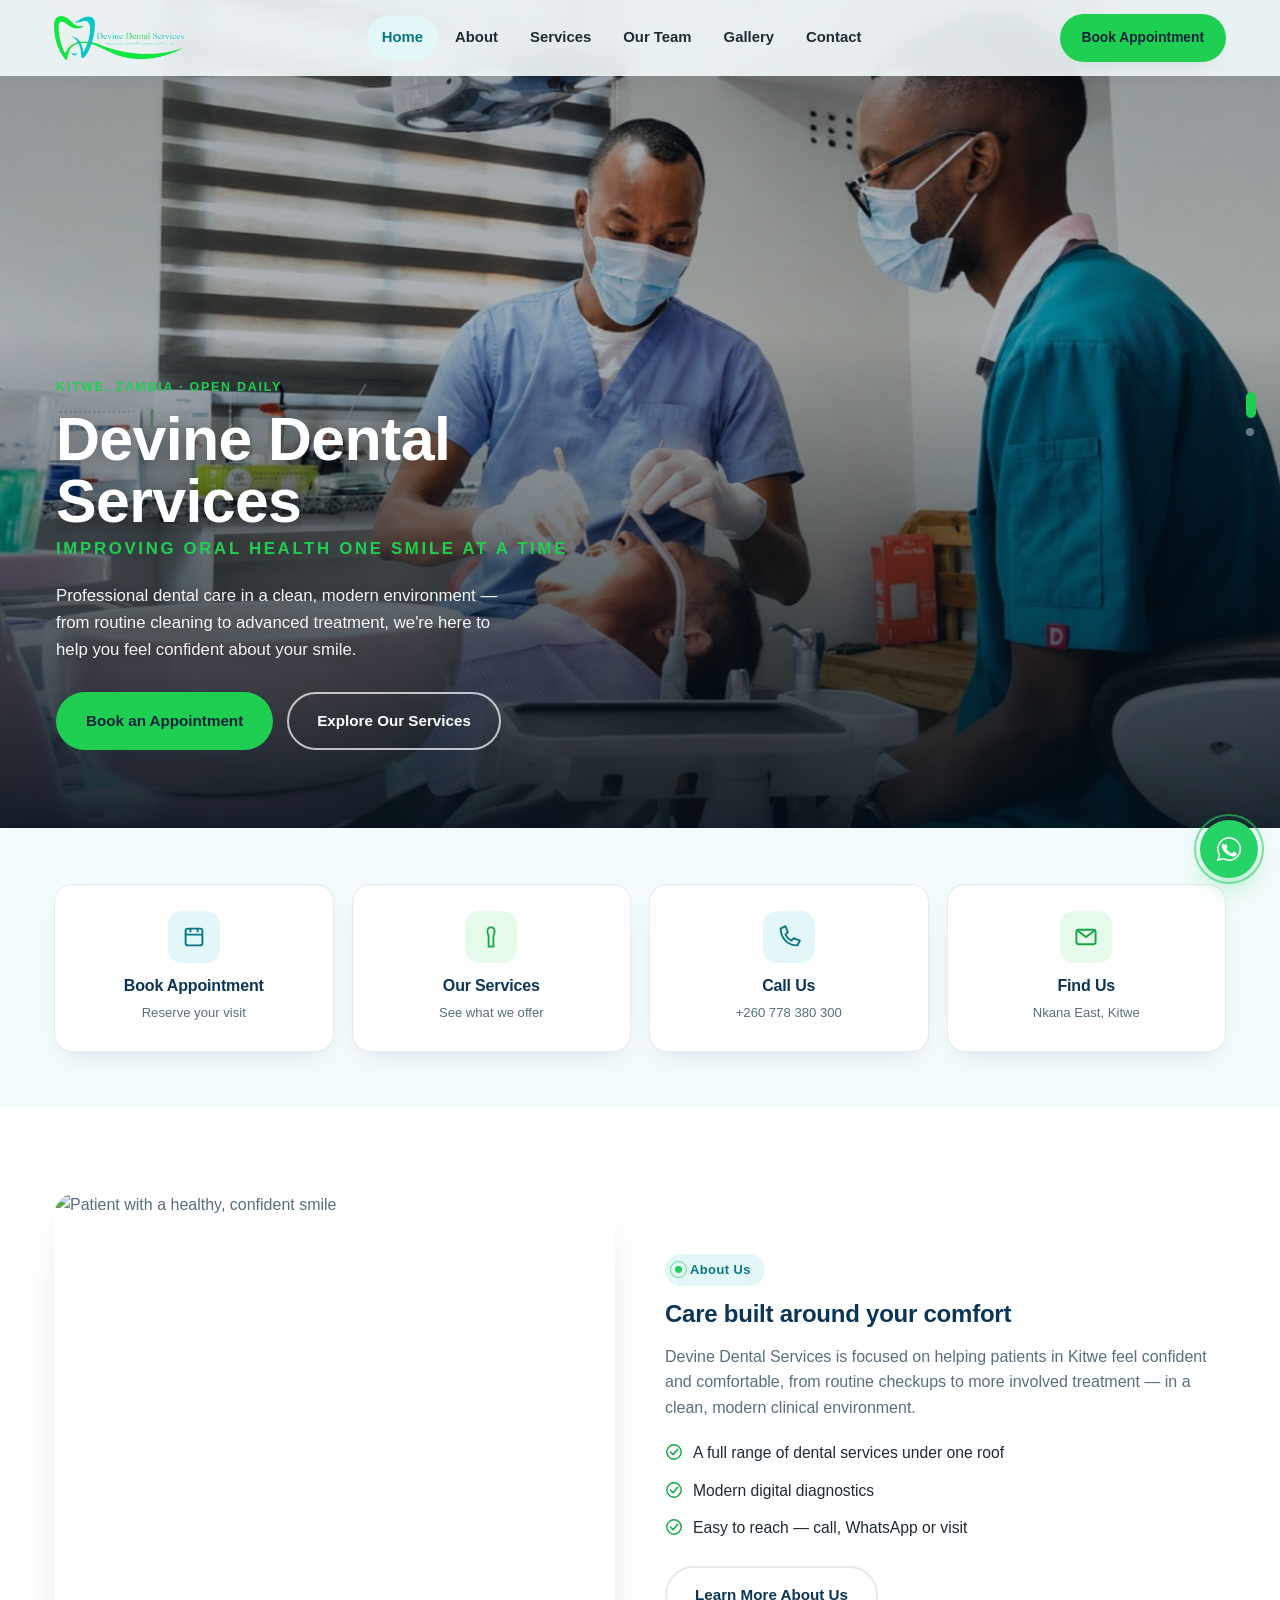
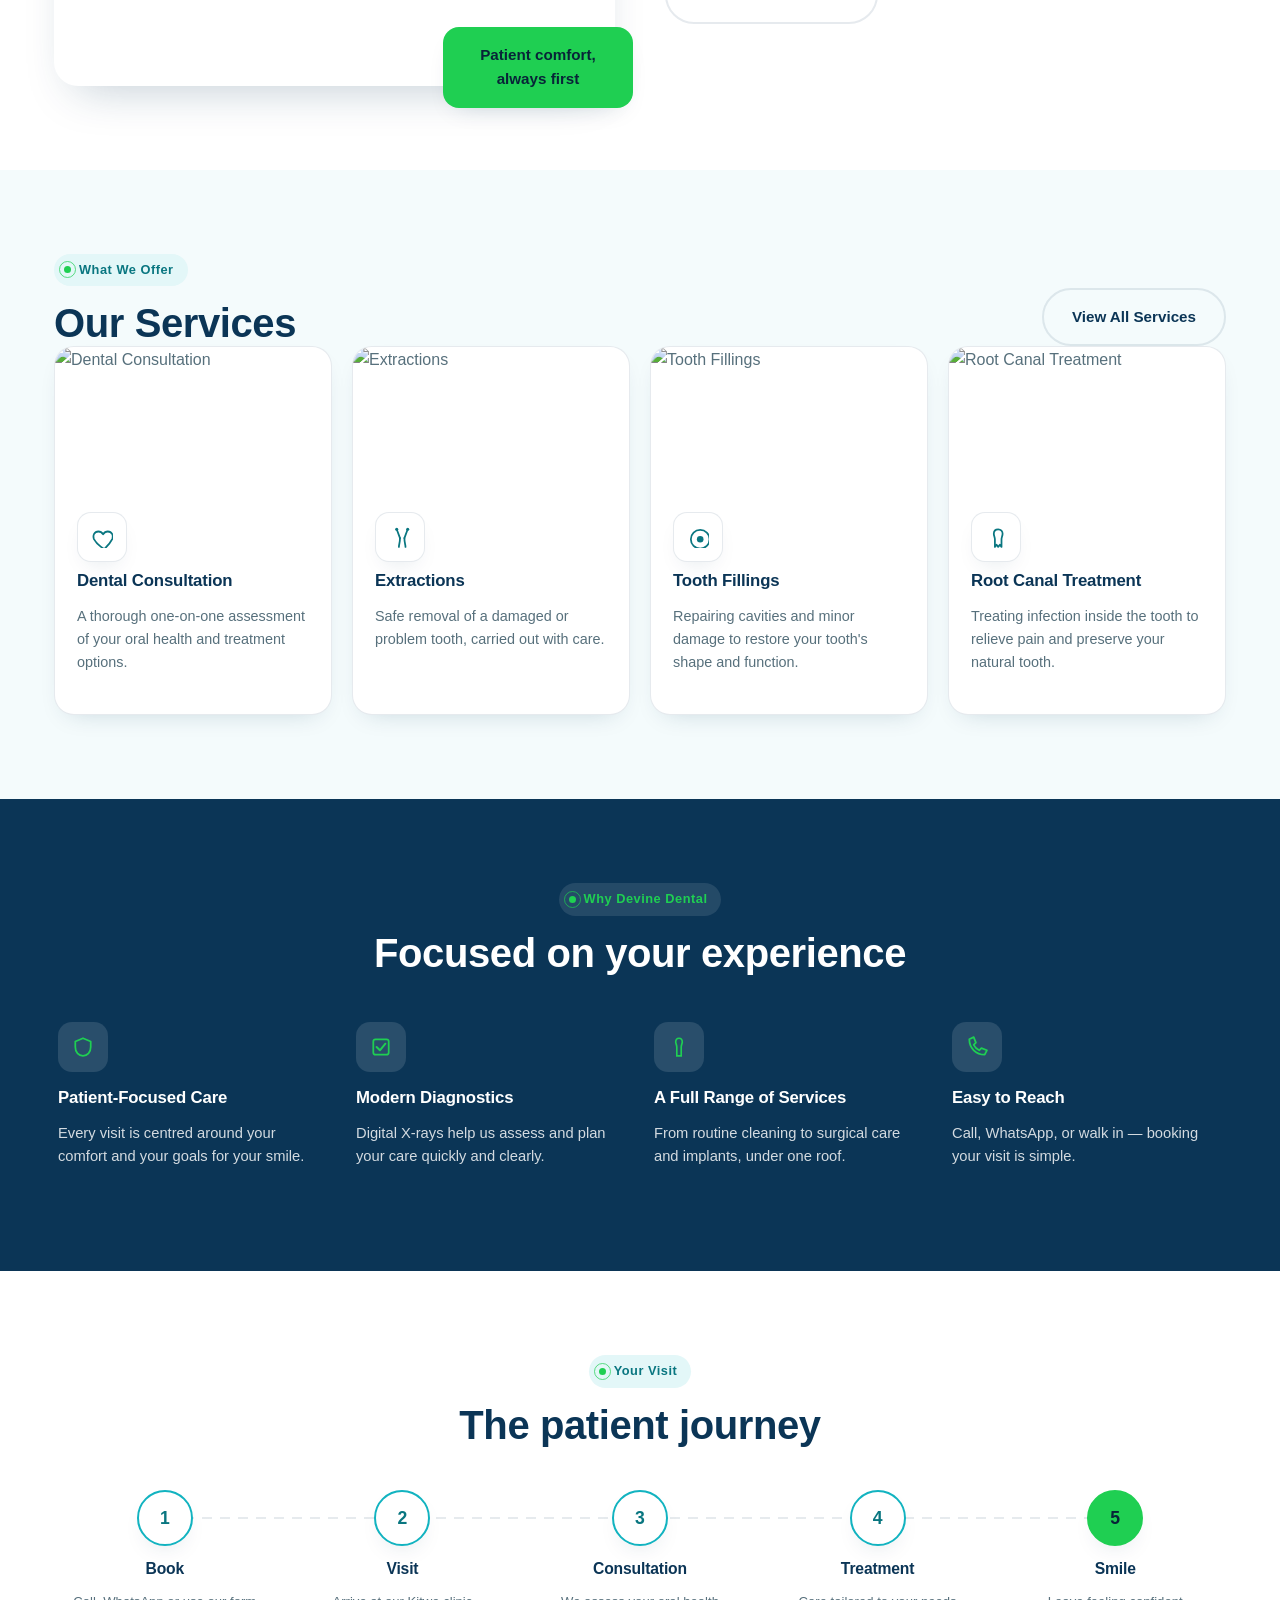
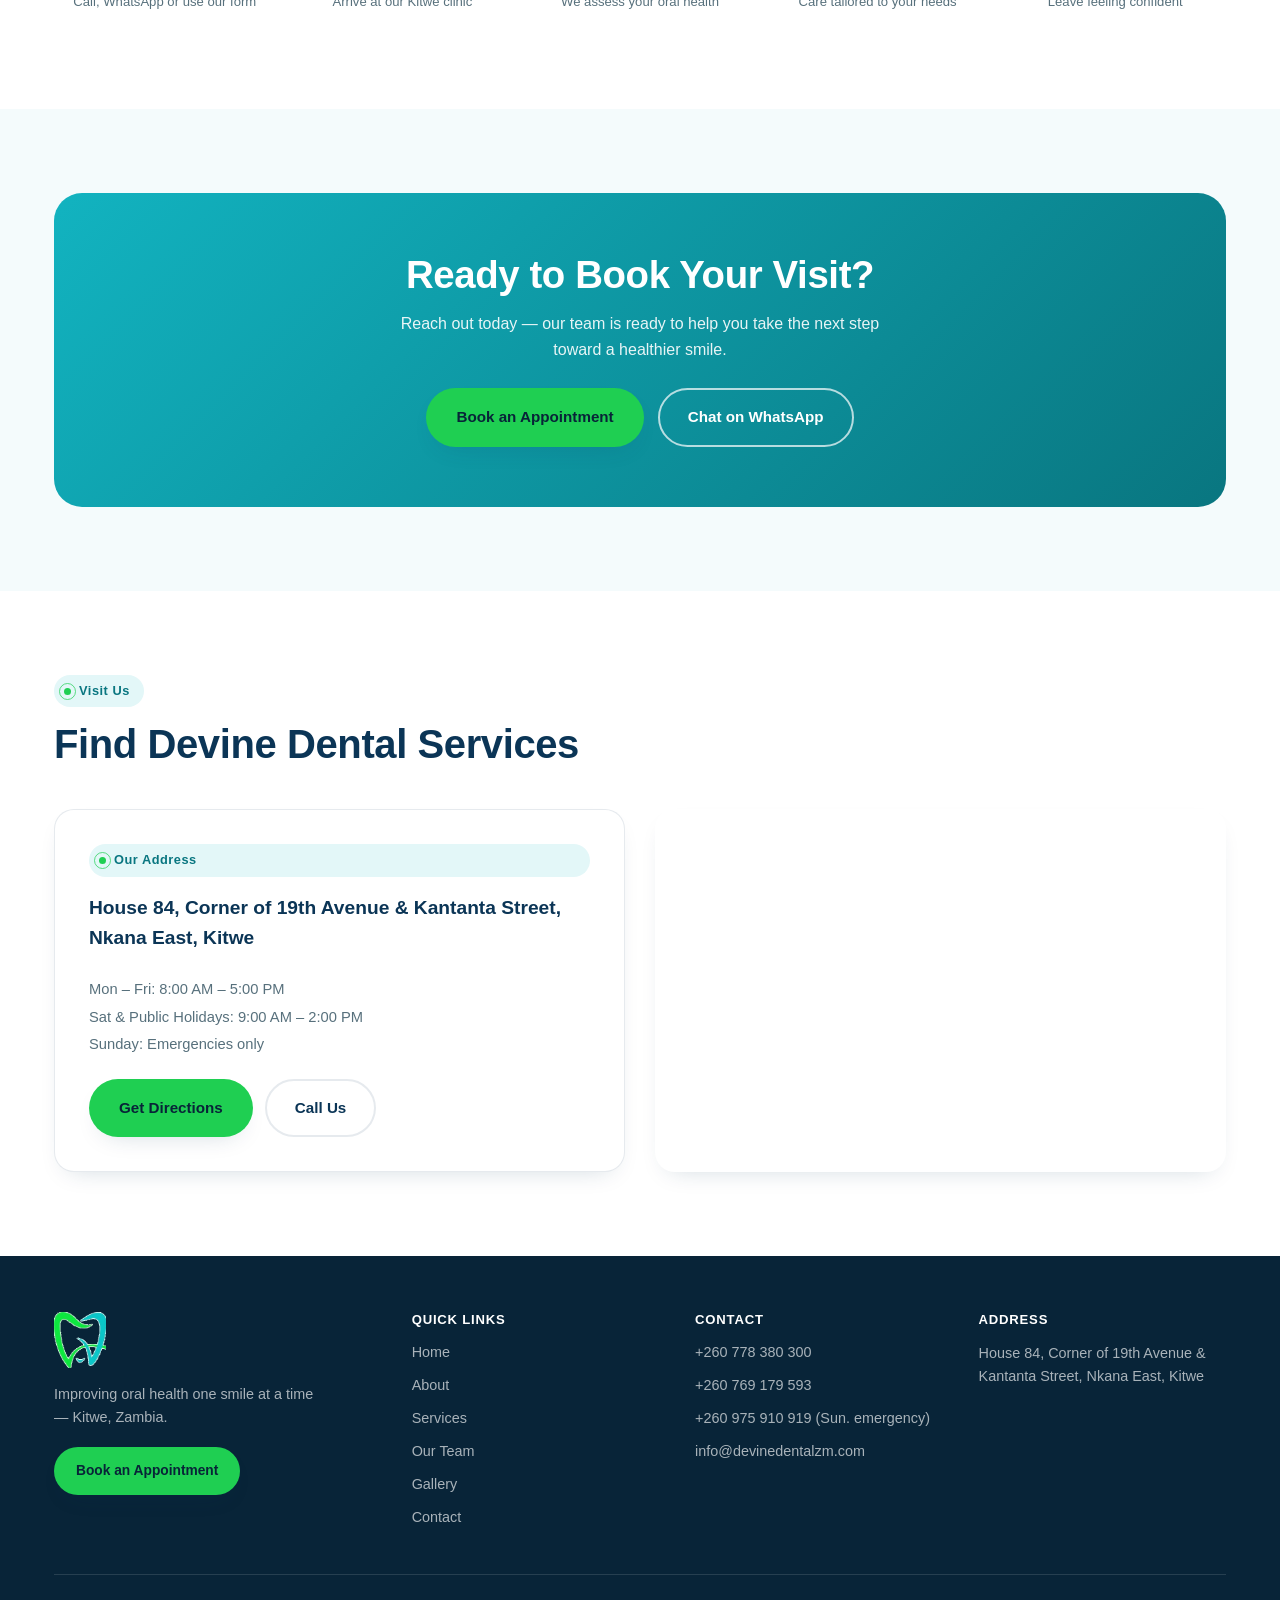
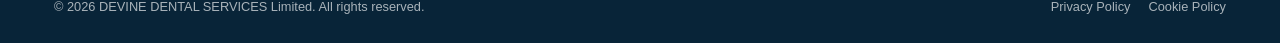
==== commit 30704eca: "Add files via upload" ====
--- a/index.html
+++ b/index.html
@@ -8,6 +8,8 @@
 <meta property="og:title" content="Devine Dental Services — Kitwe, Zambia">
 <meta property="og:description" content="Improving oral health one smile at a time. Book your dental appointment today.">
 <meta property="og:type" content="website">
+<meta http-equiv="Content-Security-Policy" content="default-src 'self'; script-src 'self' 'unsafe-inline'; style-src 'self' 'unsafe-inline' https://fonts.googleapis.com; font-src https://fonts.gstatic.com; img-src 'self' https://images.unsplash.com data:; frame-src https://www.google.com; connect-src 'self'; form-action 'self'; base-uri 'self'; object-src 'none'">
+<meta name="referrer" content="strict-origin-when-cross-origin">
 <link rel="icon" href="assets/img/logo-icon.png">
 <link rel="preconnect" href="https://fonts.googleapis.com">
 <link rel="stylesheet" href="css/style.css">
@@ -39,7 +41,7 @@
     </nav>
     <div class="nav-actions">
       <a href="contact.html" class="btn btn-primary btn-sm">Book Appointment</a>
-      <button class="nav-menu-btn" aria-label="Open menu" aria-expanded="false">
+      <button class="nav-menu-btn" aria-label="Open menu" aria-expanded="false" aria-controls="mobileDrawer">
         <svg width="20" height="16" viewBox="0 0 20 16" fill="none"><path d="M0 1h20M0 8h20M0 15h20" stroke="currentColor" stroke-width="2"/></svg>
       </button>
     </div>
@@ -47,7 +49,7 @@
 </header>
 
 <!-- ============== MOBILE DRAWER ============== -->
-<div class="mobile-drawer" id="mobileDrawer">
+<div class="mobile-drawer" id="mobileDrawer" role="dialog" aria-modal="true" aria-label="Mobile navigation" aria-hidden="true">
   <div class="mobile-drawer-backdrop"></div>
   <div class="mobile-drawer-panel">
     <div class="mobile-drawer-top">
@@ -70,9 +72,9 @@
     <div class="mobile-drawer-quick">
       <strong style="font-size:.8rem;color:var(--navy)">Quick Contact</strong>
       <div class="row">
-        <a href="tel:+260975910919"><svg width="18" height="18" viewBox="0 0 20 20" fill="none"><path d="M3 3c0 8 6 14 14 14l2-4-5-2-2 2c-2-1-4-3-5-5l2-2-2-5-4 2z" stroke="currentColor" stroke-width="1.6" stroke-linejoin="round"/></svg>Call</a>
-        <a href="https://wa.me/260975910919" target="_blank" rel="noopener"><svg width="18" height="18" viewBox="0 0 20 20" fill="none"><path d="M10 2a8 8 0 00-6.9 12l-1 4 4.1-1A8 8 0 1010 2z" stroke="currentColor" stroke-width="1.5"/></svg>WhatsApp</a>
-        <a href="https://maps.google.com/?q=84+Kantanta+Street+Nkana+East+Kitwe+Zambia" target="_blank" rel="noopener"><svg width="18" height="18" viewBox="0 0 20 20" fill="none"><path d="M2 4l8 6 8-6" stroke="currentColor" stroke-width="1.6"/><rect x="2" y="4" width="16" height="12" rx="2" stroke="currentColor" stroke-width="1.6"/></svg>Directions</a>
+        <a href="tel:+260778380300"><svg width="18" height="18" viewBox="0 0 20 20" fill="none"><path d="M3 3c0 8 6 14 14 14l2-4-5-2-2 2c-2-1-4-3-5-5l2-2-2-5-4 2z" stroke="currentColor" stroke-width="1.6" stroke-linejoin="round"/></svg>Call</a>
+        <a href="https://wa.me/260778380300" target="_blank" rel="noopener noreferrer"><svg width="18" height="18" viewBox="0 0 20 20" fill="none"><path d="M10 2a8 8 0 00-6.9 12l-1 4 4.1-1A8 8 0 1010 2z" stroke="currentColor" stroke-width="1.5"/></svg>WhatsApp</a>
+        <a href="https://maps.google.com/?q=House+84+Corner+of+19th+Avenue+%26+Kantanta+Street+Nkana+East+Kitwe+Zambia" target="_blank" rel="noopener noreferrer"><svg width="18" height="18" viewBox="0 0 20 20" fill="none"><path d="M2 4l8 6 8-6" stroke="currentColor" stroke-width="1.6"/><rect x="2" y="4" width="16" height="12" rx="2" stroke="currentColor" stroke-width="1.6"/></svg>Directions</a>
       </div>
     </div>
   </div>
@@ -80,20 +82,18 @@
 
 <!-- ============== HERO ============== -->
 <section class="hero">
-  <div class="hero-bg" style="background-image:url('https://images.unsplash.com/photo-1667133295315-820bb6481730?w=1800&q=80&auto=format&fit=crop')" role="img" aria-label="Dentist treating a patient at Devine Dental Services"></div>
+  <div class="hero-slides" id="heroSlides"></div>
   <div class="hero-overlay"></div>
+  <div class="hero-dots" id="heroDots"></div>
   <div class="container hero-grid">
-    <div class="reveal in">
-      <span class="kicker"><span class="dot"></span>Kitwe, Zambia</span>
-      <h1>Devine Dental Services — <span>improving oral health one smile at a time</span></h1>
-      <p class="lead">Professional dental care in a clean, modern environment — from routine cleaning to advanced treatment, we're here to help you feel confident about your smile.</p>
+    <div class="reveal in hero-text" id="heroText">
+      <p class="hero-eyebrow" id="heroKicker">Kitwe, Zambia · Open Daily</p>
+      <h1 id="heroTitle">Devine Dental Services</h1>
+      <p class="flavour" id="heroFlavour">Improving Oral Health One Smile at a Time</p>
+      <p class="lead" id="heroLead">Professional dental care in a clean, modern environment — from routine cleaning to advanced treatment, we're here to help you feel confident about your smile.</p>
       <div class="hero-actions">
         <a href="contact.html" class="btn btn-primary">Book an Appointment</a>
         <a href="services.html" class="btn btn-outline">Explore Our Services</a>
-      </div>
-      <div class="hero-trust">
-        <div class="item"><svg width="18" height="18" viewBox="0 0 20 20" fill="none"><circle cx="10" cy="10" r="8" stroke="currentColor" stroke-width="1.6"/><path d="M6 10l3 3 5-6" stroke="currentColor" stroke-width="1.8" stroke-linecap="round" stroke-linejoin="round"/></svg>Digital X-ray diagnostics</div>
-        <div class="item"><svg width="18" height="18" viewBox="0 0 20 20" fill="none"><circle cx="10" cy="10" r="8" stroke="currentColor" stroke-width="1.6"/><path d="M6 10l3 3 5-6" stroke="currentColor" stroke-width="1.8" stroke-linecap="round" stroke-linejoin="round"/></svg>Full range of services</div>
       </div>
     </div>
   </div>
@@ -111,11 +111,11 @@
         <div class="ic"><svg width="24" height="24" viewBox="0 0 20 20" fill="none"><path d="M10 2c-1.5 0-3 1-3 3.5C7 7 8 8 8 10v8h4v-8c0-2 1-3 1-4.5C13 3 11.5 2 10 2z" stroke="currentColor" stroke-width="1.5"/></svg></div>
         <h3>Our Services</h3><span>See what we offer</span>
       </a>
-      <a href="tel:+260975910919" class="quick-card reveal">
+      <a href="tel:+260778380300" class="quick-card reveal">
         <div class="ic"><svg width="24" height="24" viewBox="0 0 20 20" fill="none"><path d="M3 3c0 8 6 14 14 14l2-4-5-2-2 2c-2-1-4-3-5-5l2-2-2-5-4 2z" stroke="currentColor" stroke-width="1.6" stroke-linejoin="round"/></svg></div>
-        <h3>Call Us</h3><span>+260 975 910 919</span>
+        <h3>Call Us</h3><span>+260 778 380 300</span>
       </a>
-      <a href="https://maps.google.com/?q=84+Kantanta+Street+Nkana+East+Kitwe+Zambia" target="_blank" rel="noopener" class="quick-card reveal">
+      <a href="https://maps.google.com/?q=House+84+Corner+of+19th+Avenue+%26+Kantanta+Street+Nkana+East+Kitwe+Zambia" target="_blank" rel="noopener noreferrer" class="quick-card reveal">
         <div class="ic"><svg width="24" height="24" viewBox="0 0 20 20" fill="none"><path d="M2 4l8 6 8-6" stroke="currentColor" stroke-width="1.6"/><rect x="2" y="4" width="16" height="12" rx="2" stroke="currentColor" stroke-width="1.6"/></svg></div>
         <h3>Find Us</h3><span>Nkana East, Kitwe</span>
       </a>
@@ -215,7 +215,7 @@
       <p>Reach out today — our team is ready to help you take the next step toward a healthier smile.</p>
       <div class="actions">
         <a href="contact.html" class="btn btn-primary">Book an Appointment</a>
-        <a href="https://wa.me/260975910919" target="_blank" rel="noopener" class="btn btn-outline">Chat on WhatsApp</a>
+        <a href="https://wa.me/260778380300" target="_blank" rel="noopener noreferrer" class="btn btn-outline">Chat on WhatsApp</a>
       </div>
     </div>
   </div>
@@ -231,14 +231,19 @@
     <div class="location-split">
       <div class="location-card reveal">
         <span class="kicker" style="margin-bottom:6px"><span class="dot"></span>Our Address</span>
-        <p class="addr">84 Kantanta Street,<br>Nkana East, Kitwe, Zambia</p>
+        <p class="addr">House 84, Corner of 19th Avenue &amp; Kantanta Street,<br>Nkana East, Kitwe</p>
+        <div style="margin-bottom:22px;font-size:.92rem;color:var(--ink-mute)">
+          <p style="margin:0 0 4px">Mon – Fri: 8:00 AM – 5:00 PM</p>
+          <p style="margin:0 0 4px">Sat & Public Holidays: 9:00 AM – 2:00 PM</p>
+          <p style="margin:0">Sunday: Emergencies only</p>
+        </div>
         <div class="actions">
-          <a href="https://maps.google.com/?q=84+Kantanta+Street+Nkana+East+Kitwe+Zambia" target="_blank" rel="noopener" class="btn btn-primary">Get Directions</a>
-          <a href="tel:+260975910919" class="btn btn-ghost">Call Us</a>
+          <a href="https://maps.google.com/?q=House+84+Corner+of+19th+Avenue+%26+Kantanta+Street+Nkana+East+Kitwe+Zambia" target="_blank" rel="noopener noreferrer" class="btn btn-primary">Get Directions</a>
+          <a href="tel:+260778380300" class="btn btn-ghost">Call Us</a>
         </div>
       </div>
       <div class="map-embed reveal">
-        <iframe src="https://www.google.com/maps?q=84+Kantanta+Street+Nkana+East+Kitwe+Zambia&output=embed" loading="lazy" referrerpolicy="no-referrer-when-downgrade" title="Map to Devine Dental Services"></iframe>
+        <iframe src="https://www.google.com/maps?q=House+84+Corner+of+19th+Avenue+%26+Kantanta+Street+Nkana+East+Kitwe+Zambia&output=embed" loading="lazy" referrerpolicy="no-referrer-when-downgrade" title="Map to Devine Dental Services"></iframe>
       </div>
     </div>
   </div>
@@ -260,23 +265,27 @@
       </div>
       <div class="footer-col">
         <h4>CONTACT</h4>
-        <a href="tel:+260975910919">+260 975 910 919</a>
         <a href="tel:+260778380300">+260 778 380 300</a>
         <a href="tel:+260769179593">+260 769 179 593</a>
-        <a href="mailto:devinedentalservicesltd@gmail.com">devinedentalservicesltd@gmail.com</a>
+        <a href="tel:+260975910919">+260 975 910 919 (Sun. emergency)</a>
+        <a href="mailto:info@devinedentalzm.com">info@devinedentalzm.com</a>
       </div>
       <div class="footer-col">
         <h4>ADDRESS</h4>
-        <p>84 Kantanta Street, Nkana East, Kitwe, Zambia</p>
+        <p>House 84, Corner of 19th Avenue &amp; Kantanta Street, Nkana East, Kitwe</p>
       </div>
     </div>
     <div class="footer-bottom">
-      <span>&copy; <span id="year"></span> Devine Dental Services. All rights reserved.</span>
+      <span>&copy; <span id="year"></span> DEVINE DENTAL SERVICES Limited. All rights reserved.</span>
+      <div class="footer-legal">
+        <a href="privacy.html">Privacy Policy</a>
+        <a href="cookies.html">Cookie Policy</a>
+      </div>
     </div>
   </div>
 </footer>
 
-<a href="https://wa.me/260975910919" target="_blank" rel="noopener" class="wa-float" aria-label="Chat with us on WhatsApp">
+<a href="https://wa.me/260778380300" target="_blank" rel="noopener noreferrer" class="wa-float" aria-label="Chat with us on WhatsApp">
   <svg width="28" height="28" viewBox="0 0 24 24" fill="none"><path d="M12 2a10 10 0 00-8.6 15L2 22l5.2-1.4A10 10 0 1012 2z" stroke="currentColor" stroke-width="0" fill="currentColor" opacity="0"/><path d="M12 2.5a9.5 9.5 0 00-8.2 14.3L2.5 21.5l4.9-1.3A9.5 9.5 0 1012 2.5z" stroke="white" stroke-width="1.3" fill="none"/><path d="M8 8.5c.2-.6.5-.6.8-.6h.6c.2 0 .4 0 .6.4.2.5.7 1.6.7 1.8.1.1.1.3 0 .4-.1.2-.1.3-.3.5-.1.2-.3.3-.4.5-.1.1-.3.3-.1.6.2.3.8 1.3 1.8 2.1 1.2 1 2.1 1.3 2.5 1.5.3.1.5.1.6-.1.2-.2.7-.8.9-1.1.2-.3.4-.2.6-.1.2.1 1.5.7 1.8.8.3.1.5.2.5.3.1.2.1.9-.2 1.6-.3.7-1.6 1.4-2.2 1.4-.6.1-1.2.1-3.8-.9-3.2-1.3-5.2-4.5-5.4-4.7-.1-.2-1.3-1.7-1.3-3.2 0-1.5.8-2.2 1.1-2.5z" fill="white"/></svg>
 </a>
 
@@ -284,6 +293,86 @@
 <script src="js/main.js"></script>
 <script>
   document.getElementById("year").textContent = new Date().getFullYear();
+
+  // Hero slideshow — background image + heading/tagline change together
+  const HERO_SLIDES = [
+    {
+      img: "assets/img/hero-real-1.jpg",
+      kicker: "Kitwe, Zambia · Open Daily",
+      title: "Devine Dental Services",
+      flavour: "Improving Oral Health One Smile at a Time",
+      lead: "Professional dental care in a clean, modern environment — from routine cleaning to advanced treatment, we're here to help you feel confident about your smile.",
+    },
+    {
+      img: "assets/img/hero-real-2.jpg",
+      kicker: "Our Clinic",
+      title: "A Clean, Modern Space",
+      flavour: "Built Around Your Comfort",
+      lead: "Real equipment, a real treatment room, and a team focused on making every visit straightforward — right here in Nkana East, Kitwe.",
+    },
+  ];
+
+  const slidesWrap = document.getElementById("heroSlides");
+  const dotsWrap = document.getElementById("heroDots");
+  HERO_SLIDES.forEach((s, i) => {
+    const d = document.createElement("div");
+    d.className = "hero-slide" + (i === 0 ? " active" : "");
+    d.style.backgroundImage = `url('${s.img}')`;
+    slidesWrap.appendChild(d);
+    const dot = document.createElement("button");
+    dot.setAttribute("aria-label", "Show slide " + (i + 1));
+    if (i === 0) dot.classList.add("active");
+    dot.addEventListener("click", () => goTo(i));
+    dotsWrap.appendChild(dot);
+  });
+
+  const slideEls = slidesWrap.querySelectorAll(".hero-slide");
+  const dotEls = dotsWrap.querySelectorAll("button");
+  const heroText = document.getElementById("heroText");
+  const heroKicker = document.getElementById("heroKicker");
+  const heroTitle = document.getElementById("heroTitle");
+  const heroFlavour = document.getElementById("heroFlavour");
+  const heroLead = document.getElementById("heroLead");
+  let heroIdx = 0;
+  const prefersReducedMotion = window.matchMedia("(prefers-reduced-motion: reduce)").matches;
+
+  function wordSpans(text) {
+    return text
+      .split(" ")
+      .map((w, i) => `<span class="word-mask"><span class="word-in" style="--wd:${i * 70}ms">${w}</span></span>`)
+      .join(" ");
+  }
+
+  function applyText(i) {
+    const s = HERO_SLIDES[i];
+    heroKicker.textContent = s.kicker;
+    heroTitle.innerHTML = wordSpans(s.title);
+    heroFlavour.textContent = s.flavour;
+    heroLead.textContent = s.lead;
+  }
+
+  function goTo(i) {
+    if (i === heroIdx) return;
+    slideEls[heroIdx].classList.remove("active");
+    dotEls[heroIdx].classList.remove("active");
+    heroIdx = i;
+    slideEls[heroIdx].classList.add("active");
+    dotEls[heroIdx].classList.add("active");
+
+    if (prefersReducedMotion) { applyText(heroIdx); return; }
+    heroText.classList.add("swap");
+    setTimeout(() => {
+      applyText(heroIdx);
+      heroText.classList.remove("swap");
+    }, 350);
+  }
+
+  if (!prefersReducedMotion && HERO_SLIDES.length > 1) {
+    setInterval(() => goTo((heroIdx + 1) % HERO_SLIDES.length), 5500);
+  }
+
+  // Trigger the word-by-word reveal for the first slide on load too
+  applyText(0);
 
   const wrap = document.getElementById("servicesPreview");
   SERVICES.slice(0, 4).forEach((s) => {
--- a/css/style.css
+++ b/css/style.css
@@ -10,7 +10,7 @@
 
 :root {
   --teal: #12b3c0;
-  --teal-deep: #0b8b96;
+  --teal-deep: #097680;
   --teal-pale: #e3f7f8;
   --green: #1fcf52;
   --green-deep: #17a643;
@@ -94,6 +94,7 @@
   min-height: 48px;
 }
 .btn:active { transform: scale(0.97); }
+.btn:disabled, .btn[disabled] { opacity: 0.6; cursor: not-allowed; pointer-events: none; }
 .btn-primary { background: var(--green); color: var(--navy-deep); box-shadow: var(--shadow-sm); }
 .btn-primary:hover { background: var(--green-deep); color: var(--white); transform: translateY(-2px); box-shadow: var(--shadow); }
 .btn-navy { background: var(--navy); color: var(--white); }
@@ -121,7 +122,13 @@
   border-radius: 999px;
   margin-bottom: 14px;
 }
-.kicker .dot { width: 7px; height: 7px; border-radius: 50%; background: var(--green); flex-shrink: 0; }
+.kicker .dot { width: 7px; height: 7px; border-radius: 50%; background: var(--green); flex-shrink: 0; position: relative; }
+.kicker .dot::after {
+  content: ""; position: absolute; inset: -5px; border-radius: 50%;
+  border: 1.5px solid var(--green); opacity: 0.7;
+  animation: dotPulse 2.2s ease-out infinite;
+}
+@keyframes dotPulse { 0% { transform: scale(0.6); opacity: 0.7; } 100% { transform: scale(2.4); opacity: 0; } }
 
 /* ==========================================================================
    WELCOME ANIMATION
@@ -228,7 +235,16 @@
 .mobile-drawer nav a {
   padding: 15px 6px; font-family: var(--display); font-weight: 600;
   font-size: 1.2rem; color: var(--navy); border-bottom: 1px solid var(--line);
-}
+  opacity: 0; transform: translateX(16px);
+  transition: opacity 0.35s ease, transform 0.35s ease;
+}
+.mobile-drawer.open nav a { opacity: 1; transform: translateX(0); }
+.mobile-drawer.open nav a:nth-child(1) { transition-delay: .08s; }
+.mobile-drawer.open nav a:nth-child(2) { transition-delay: .14s; }
+.mobile-drawer.open nav a:nth-child(3) { transition-delay: .20s; }
+.mobile-drawer.open nav a:nth-child(4) { transition-delay: .26s; }
+.mobile-drawer.open nav a:nth-child(5) { transition-delay: .32s; }
+.mobile-drawer.open nav a:nth-child(6) { transition-delay: .38s; }
 .mobile-drawer-cta { margin-top: 20px; display: flex; flex-direction: column; gap: 10px; }
 .mobile-drawer-quick { margin-top: auto; padding-top: 18px; border-top: 1px solid var(--line); }
 .mobile-drawer-quick .row { display: flex; gap: 10px; margin-top: 10px; }
@@ -246,29 +262,77 @@
   position: relative;
   min-height: 92vh;
   display: flex;
-  align-items: center;
+  align-items: flex-end;
   overflow: hidden;
   color: var(--white);
   padding: 0;
 }
-.hero-bg {
-  position: absolute; inset: 0; z-index: 0;
+.hero-slides { position: absolute; inset: 0; z-index: 0; }
+.hero-slide {
+  position: absolute; inset: 0;
   background-size: cover;
   background-position: center;
-}
+  opacity: 0;
+  transition: opacity 1.6s ease;
+}
+.hero-slide.active { opacity: 1; animation: heroZoom 7s ease-out forwards; will-change: transform; }
+@keyframes heroZoom { from { transform: scale(1); } to { transform: scale(1.08); } }
 .hero-overlay {
   position: absolute; inset: 0; z-index: 1;
-  background: linear-gradient(180deg, rgba(8,36,56,0.55) 0%, rgba(8,36,56,0.35) 38%, rgba(6,24,38,0.88) 100%);
-}
-.hero-grid { position: relative; z-index: 2; width: 100%; padding: 120px 26px; box-sizing: border-box; }
-.hero-grid > div:first-child { max-width: 640px; margin: 0 auto; padding: 0 6px; }
-.hero .kicker { background: rgba(255,255,255,0.14); color: var(--green); }
-.hero .kicker .dot { background: var(--green); }
-.hero h1 { color: var(--white); }
-.hero h1 span { color: var(--green); }
-.hero p.lead { color: rgba(255,255,255,0.88); }
-.hero-trust .item { color: var(--white); }
-.hero-trust .item svg { color: var(--green); }
+  background: linear-gradient(180deg, rgba(4,20,32,0.42) 0%, rgba(4,20,32,0.32) 40%, rgba(3,15,24,0.9) 100%);
+}
+.hero-grid { position: relative; z-index: 2; width: 100%; padding: 0 26px 78px; box-sizing: border-box; }
+.hero-grid > div:first-child { max-width: 620px; }
+.hero-text { transition: opacity 0.35s ease, transform 0.35s ease; }
+.hero-text.swap { opacity: 0; transform: translateY(10px); }
+.hero-eyebrow {
+  font-weight: 700;
+  letter-spacing: 0.14em;
+  font-size: 0.78rem;
+  color: var(--green);
+  text-transform: uppercase;
+  margin: 0 0 10px;
+}
+.word-mask { display: inline-block; overflow: hidden; vertical-align: top; }
+.word-in {
+  display: inline-block;
+  transform: translateY(112%);
+  opacity: 0;
+  filter: blur(6px);
+  animation: wordUp 0.7s cubic-bezier(.16,1,.3,1) forwards;
+  animation-delay: var(--wd, 0ms);
+}
+@keyframes wordUp { to { transform: translateY(0); opacity: 1; filter: blur(0); } }
+.hero h1 {
+  font-size: clamp(2.4rem, 7vw, 3.8rem);
+  line-height: 1.02;
+  margin: 0 0 4px;
+  color: var(--white);
+  font-weight: 800;
+  text-shadow: 0 2px 22px rgba(0,0,0,0.35);
+}
+.hero .flavour {
+  font-size: clamp(0.85rem, 2vw, 1.05rem);
+  font-weight: 800;
+  letter-spacing: 0.16em;
+  text-transform: uppercase;
+  color: var(--green);
+  margin: 0 0 20px;
+}
+.hero p.lead {
+  font-size: 1.05rem;
+  max-width: 470px;
+  margin-bottom: 28px;
+  color: rgba(255,255,255,0.94);
+  text-shadow: 0 1px 12px rgba(0,0,0,0.3);
+}
+.hero-actions { display: flex; gap: 14px; flex-wrap: wrap; }
+.hero-dots {
+  position: absolute; z-index: 2; right: 24px; top: 50%; transform: translateY(-50%);
+  display: flex; flex-direction: column; gap: 10px;
+}
+.hero-dots button { width: 8px; height: 8px; border-radius: 50%; background: rgba(255,255,255,0.4); border: none; padding: 0; }
+.hero-dots button.active { background: var(--green); width: 10px; height: 26px; border-radius: 6px; }
 
 /* ==========================================================================
    SECTION SCAFFOLDING
@@ -372,7 +436,11 @@
   content: ""; position: absolute; top: 27px; left: 8%; right: 8%; height: 2px;
   background: repeating-linear-gradient(90deg, var(--line) 0 10px, transparent 10px 18px);
   z-index: 0;
-}
+  transform: scaleX(0);
+  transform-origin: left center;
+  transition: transform 1.3s cubic-bezier(.2,.9,.25,1) 0.15s;
+}
+.journey.in-view::before { transform: scaleX(1); }
 .journey-step { position: relative; z-index: 1; text-align: center; }
 .journey-step .num {
   width: 56px; height: 56px; border-radius: 50%; margin: 0 auto 14px;
@@ -422,6 +490,9 @@
 .footer-col a, .footer-col p { display: block; font-size: 0.9rem; margin-bottom: 10px; color: rgba(255,255,255,0.65); }
 .footer-col a:hover { color: var(--green); }
 .footer-bottom { padding-top: 22px; display: flex; justify-content: space-between; flex-wrap: wrap; gap: 10px; font-size: 0.8rem; }
+.footer-legal { display: flex; gap: 18px; }
+.footer-legal a { color: rgba(255,255,255,0.65); }
+.footer-legal a:hover { color: var(--green); }
 
 /* ==========================================================================
    FLOATING WHATSAPP BUTTON
@@ -434,6 +505,12 @@
   box-shadow: 0 12px 28px -8px rgba(37,211,102,0.55);
   transition: transform 0.25s ease;
 }
+.wa-float::before {
+  content: ""; position: absolute; inset: -6px; border-radius: 50%;
+  border: 2px solid #25D366; opacity: 0.6;
+  animation: waPulse 2.6s ease-out infinite;
+}
+@keyframes waPulse { 0% { transform: scale(0.86); opacity: 0.55; } 100% { transform: scale(1.4); opacity: 0; } }
 .wa-float:hover { transform: scale(1.08); }
 
 /* ==========================================================================
@@ -458,26 +535,37 @@
   box-shadow: var(--shadow-sm); border: 1px solid var(--line); text-align: center;
 }
 .mission-card svg { color: var(--teal); margin-bottom: 16px; }
+.mission-card svg path {
+  stroke-dasharray: 1;
+  stroke-dashoffset: 1;
+  transition: stroke-dashoffset 1.15s cubic-bezier(.4,0,.2,1);
+}
+.mission-card.in svg path {
+  stroke-dashoffset: 0;
+  animation: toothShine 0.9s ease 1.05s;
+}
+@keyframes toothShine {
+  0%, 100% { filter: drop-shadow(0 0 0 rgba(31,207,82,0)); }
+  45% { filter: drop-shadow(0 0 7px rgba(31,207,82,0.7)); }
+}
 .mission-card h2 { font-size: 1.5rem; margin-bottom: 12px; }
 .mission-card p { max-width: 620px; margin: 0 auto; font-size: 1.03rem; }
 
 /* ==========================================================================
    TEAM PAGE
    ========================================================================== */
-.team-grid { display: grid; grid-template-columns: repeat(4, 1fr); gap: 22px; }
-.team-card { background: var(--white); border-radius: var(--radius); overflow: hidden; box-shadow: var(--shadow-sm); border: 1px solid var(--line); text-align: center; }
+.team-grid { display: grid; grid-template-columns: repeat(3, 1fr); gap: 22px; }
+.team-card { background: var(--white); border-radius: var(--radius); overflow: hidden; box-shadow: var(--shadow-sm); border: 1px solid var(--line); text-align: center; transition: transform .25s ease, box-shadow .25s ease; }
+.team-card:hover { transform: translateY(-6px); box-shadow: var(--shadow); }
 .team-photo {
   aspect-ratio: 1; background: linear-gradient(135deg, var(--teal-pale), var(--green-pale));
-  display: flex; align-items: center; justify-content: center; color: var(--teal-deep);
-}
+  overflow: hidden;
+}
+.team-photo img { width: 100%; height: 100%; object-fit: cover; display: block; transition: transform .5s ease; }
+.team-card:hover .team-photo img { transform: scale(1.06); }
 .team-card .info { padding: 20px 18px 24px; }
 .team-card h3 { font-size: 1.05rem; margin-bottom: 4px; }
-.team-card .role { font-size: 0.85rem; color: var(--teal-deep); font-weight: 700; margin-bottom: 8px; }
-.team-card .placeholder-note { font-size: 0.78rem; color: var(--ink-mute); font-style: italic; }
-.team-note {
-  background: var(--teal-pale); color: var(--teal-deep); border-radius: 16px;
-  padding: 18px 24px; font-size: 0.92rem; text-align: center; margin-bottom: 40px;
-}
+.team-card .role { font-size: 0.85rem; color: var(--teal-deep); font-weight: 700; }
 
 /* ==========================================================================
    GALLERY PAGE
@@ -532,6 +620,15 @@
 .quick-contact-btns { display: flex; flex-direction: column; gap: 10px; margin-top: 22px; }
 
 .appt-form { background: var(--white); border-radius: var(--radius); padding: 34px; box-shadow: var(--shadow-sm); border: 1px solid var(--line); }
+.hp-field {
+  position: absolute !important;
+  width: 1px; height: 1px;
+  padding: 0; margin: -1px;
+  overflow: hidden;
+  clip: rect(0,0,0,0);
+  white-space: nowrap;
+  border: 0;
+}
 .form-grid { display: grid; grid-template-columns: 1fr 1fr; gap: 18px; }
 .field { margin-bottom: 18px; }
 .field.full { grid-column: 1 / -1; }
@@ -549,6 +646,38 @@
   padding: 16px 18px; border-radius: 14px; margin-bottom: 20px; font-size: 0.92rem; font-weight: 600;
 }
 .form-success.show { display: flex; }
+.form-success svg path { stroke-dasharray: 22; stroke-dashoffset: 22; }
+.form-success.show svg circle { animation: successRing .4s ease forwards; transform-origin: center; }
+.form-success.show svg path { animation: successCheck .5s ease .25s forwards; }
+@keyframes successRing { from { transform: scale(0.5); opacity: 0; } to { transform: scale(1); opacity: 1; } }
+@keyframes successCheck { to { stroke-dashoffset: 0; } }
+
+/* ==========================================================================
+   SCROLL PROGRESS BAR
+   ========================================================================== */
+#scrollProgress {
+  position: fixed; top: 0; left: 0; height: 3px; width: 0%;
+  background: linear-gradient(90deg, var(--teal), var(--green));
+  z-index: 400; transition: width 0.1s linear;
+}
+
+/* ==========================================================================
+   LEGAL PAGES (Privacy / Cookie Policy)
+   ========================================================================== */
+.legal-page { padding: 150px 0 90px; }
+.legal-page .updated { color: var(--ink-mute); font-size: 0.88rem; margin-bottom: 40px; }
+.legal-content { max-width: 760px; }
+.legal-content h2 { font-size: 1.35rem; margin: 40px 0 12px; }
+.legal-content h2:first-child { margin-top: 0; }
+.legal-content p { margin: 0 0 16px; font-size: 1rem; }
+.legal-content ul { margin: 0 0 16px; padding-left: 20px; list-style: disc; }
+.legal-content li { margin-bottom: 8px; }
+.legal-content a { color: var(--teal-deep); font-weight: 600; text-decoration: underline; }
+.legal-content strong { color: var(--navy); }
+
+@media (max-width: 720px) {
+  .legal-page { padding: 118px 0 60px; }
+}
 
 /* ==========================================================================
    RESPONSIVE
@@ -574,8 +703,8 @@
   .container { padding: 0 18px; }
   .section { padding: 56px 0; }
   .section-tight { padding: 40px 0; }
-  .hero { min-height: 86vh; }
-  .hero-grid { padding: 118px 22px; }
+  .hero { min-height: 100vh; min-height: 100svh; }
+  .hero-grid { padding: 0 20px 56px; }
   .cta-band, .location-card { padding: 40px 22px; border-radius: 22px; }
   .quick-grid { grid-template-columns: repeat(2, 1fr); gap: 12px; }
   .quick-card { padding: 20px 14px; }
@@ -583,6 +712,7 @@
   .journey::before { display: none; }
   .footer-grid { grid-template-columns: 1fr; gap: 28px; }
   .footer-bottom { flex-direction: column; text-align: center; }
+  .footer-legal { justify-content: center; }
   .masonry { columns: 2 160px; column-gap: 12px; }
   .masonry-item { margin-bottom: 12px; border-radius: 14px; }
   .form-grid { grid-template-columns: 1fr; }
@@ -596,6 +726,7 @@
 @media (max-width: 480px) {
   .services-grid, .why-grid, .team-grid { grid-template-columns: 1fr; }
   .journey { grid-template-columns: 1fr 1fr; }
+  .hero { min-height: 100vh; min-height: 100svh; }
   .hero h1 { font-size: 2.1rem; }
   .btn { padding: 14px 22px; font-size: 0.9rem; }
 }
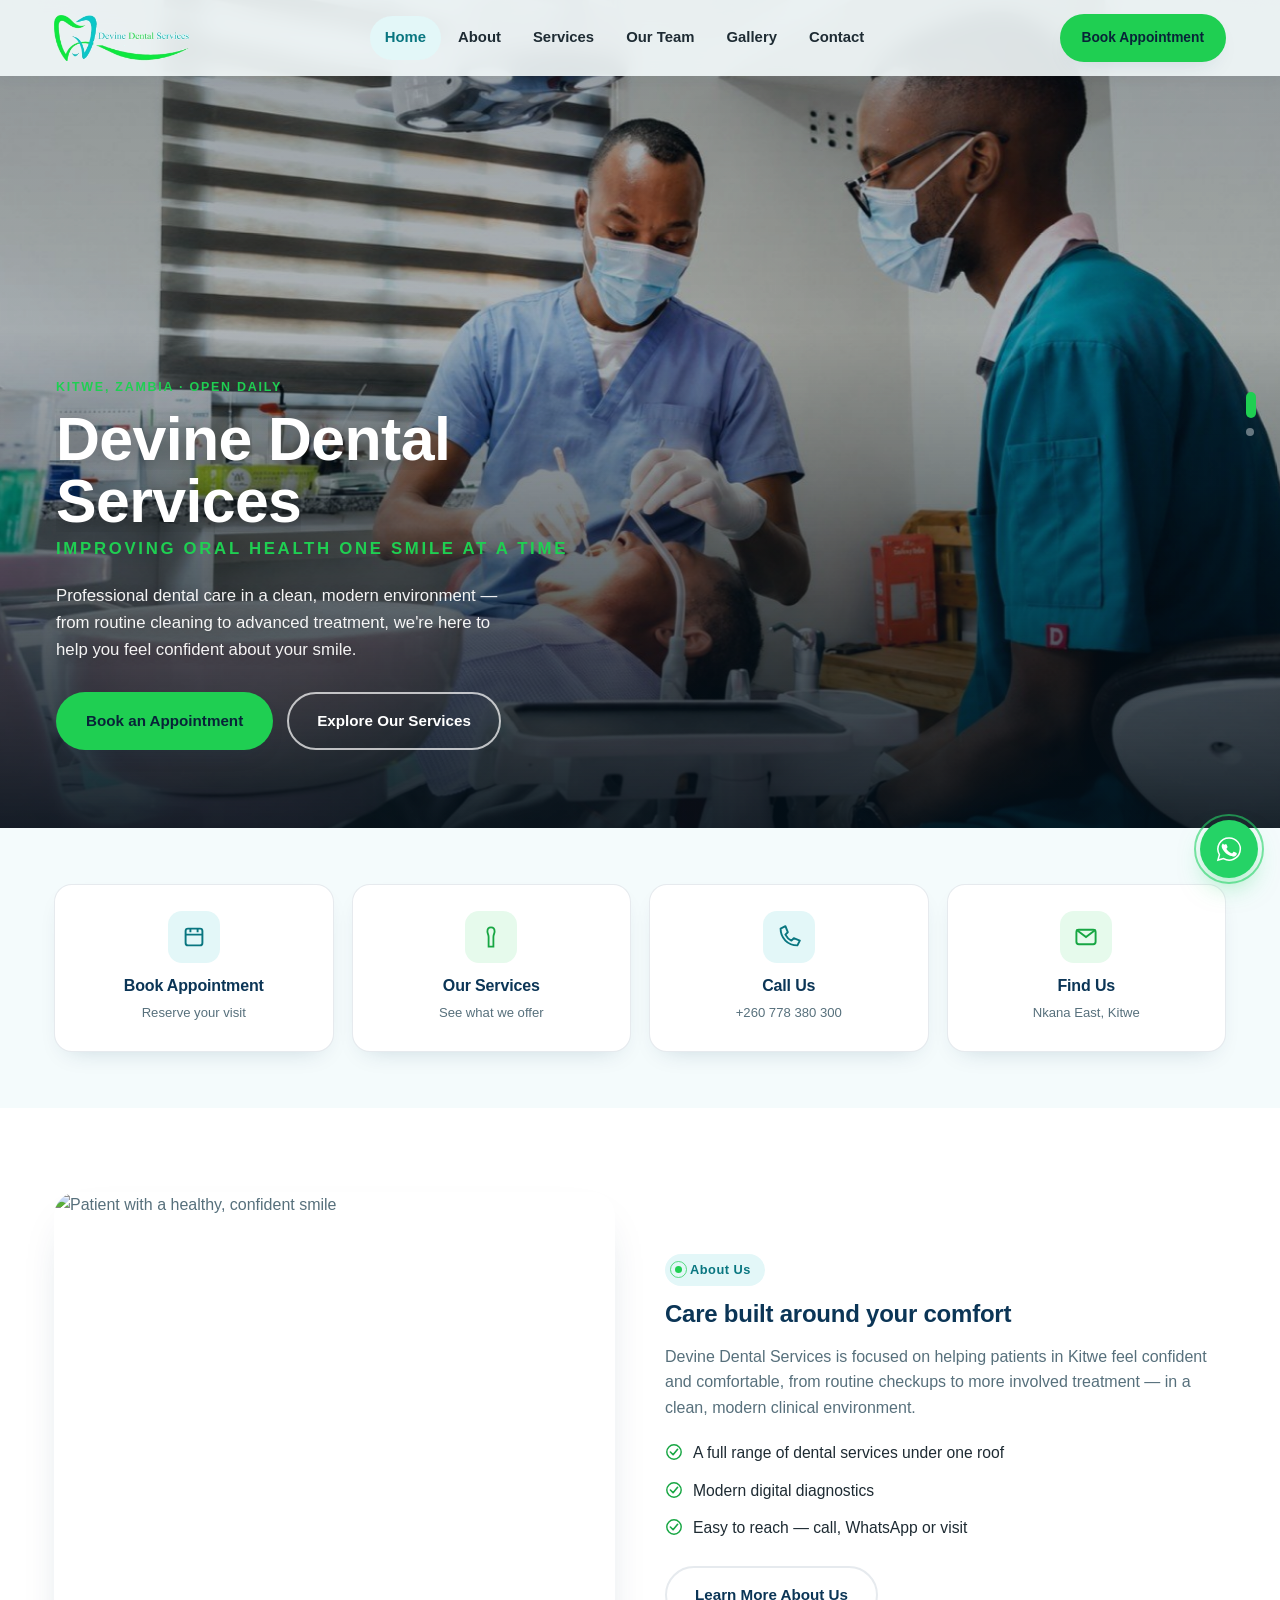
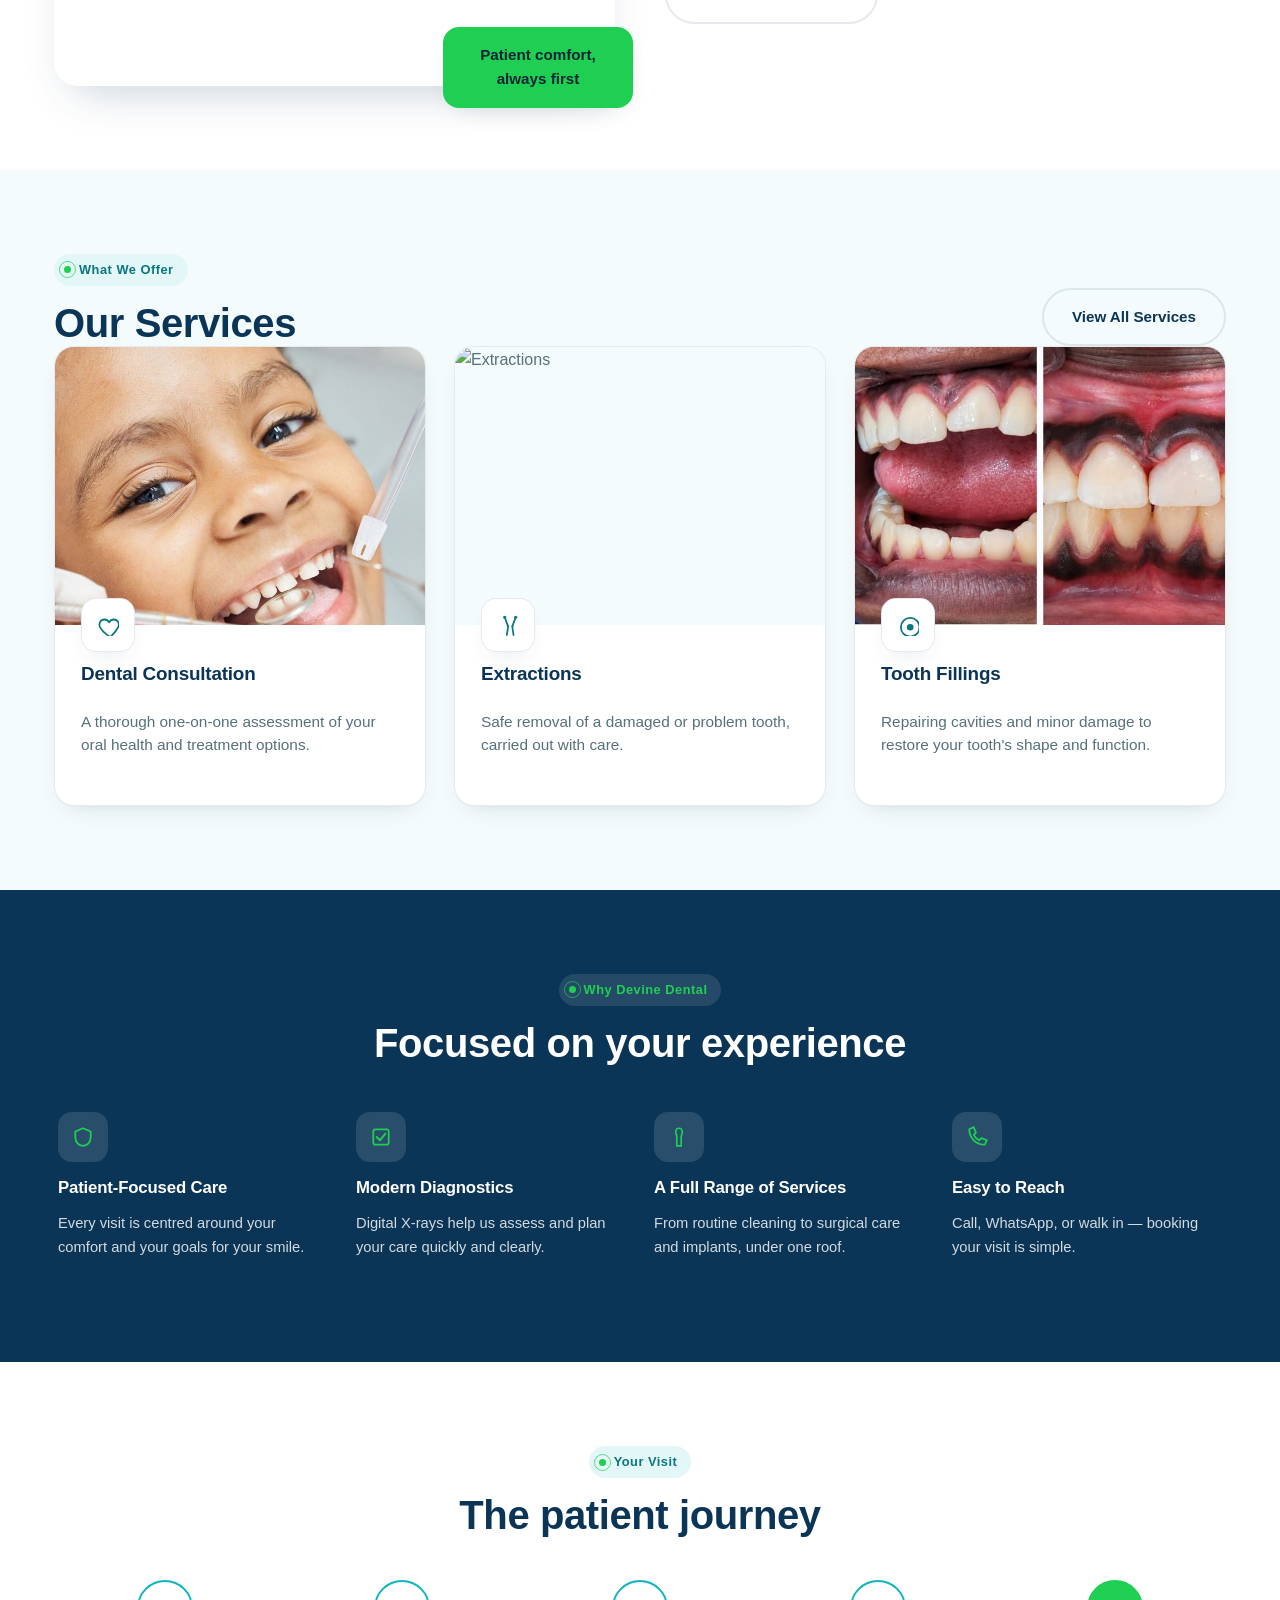
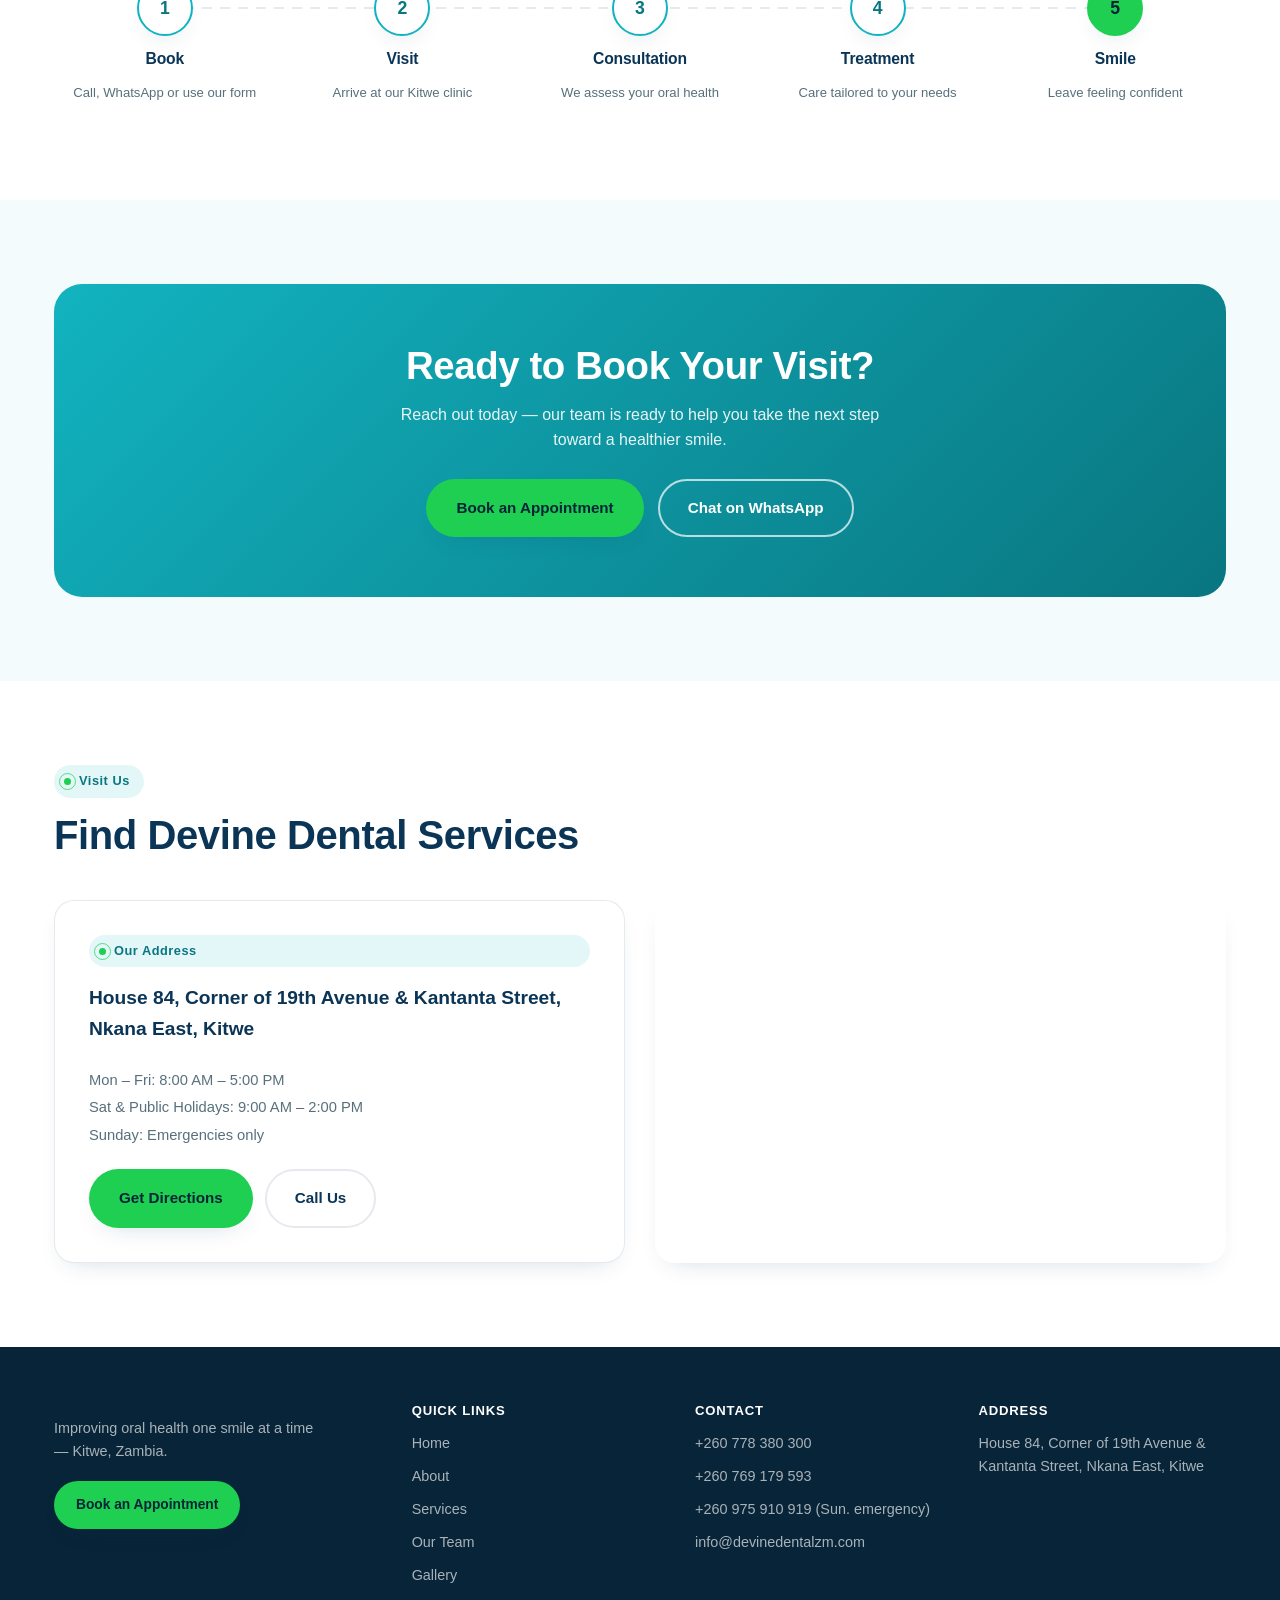
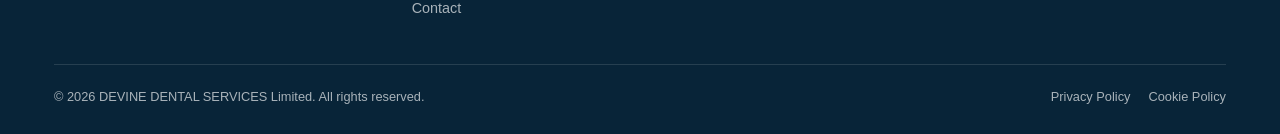
==== commit ee309880: "Add files via upload" ====
--- a/index.html
+++ b/index.html
@@ -74,7 +74,7 @@
       <div class="row">
         <a href="tel:+260778380300"><svg width="18" height="18" viewBox="0 0 20 20" fill="none"><path d="M3 3c0 8 6 14 14 14l2-4-5-2-2 2c-2-1-4-3-5-5l2-2-2-5-4 2z" stroke="currentColor" stroke-width="1.6" stroke-linejoin="round"/></svg>Call</a>
         <a href="https://wa.me/260778380300" target="_blank" rel="noopener noreferrer"><svg width="18" height="18" viewBox="0 0 20 20" fill="none"><path d="M10 2a8 8 0 00-6.9 12l-1 4 4.1-1A8 8 0 1010 2z" stroke="currentColor" stroke-width="1.5"/></svg>WhatsApp</a>
-        <a href="https://maps.google.com/?q=House+84+Corner+of+19th+Avenue+%26+Kantanta+Street+Nkana+East+Kitwe+Zambia" target="_blank" rel="noopener noreferrer"><svg width="18" height="18" viewBox="0 0 20 20" fill="none"><path d="M2 4l8 6 8-6" stroke="currentColor" stroke-width="1.6"/><rect x="2" y="4" width="16" height="12" rx="2" stroke="currentColor" stroke-width="1.6"/></svg>Directions</a>
+        <a href="https://www.google.com/maps/dir/?api=1&destination=-12.8208934,28.22420173" target="_blank" rel="noopener noreferrer"><svg width="18" height="18" viewBox="0 0 20 20" fill="none"><path d="M2 4l8 6 8-6" stroke="currentColor" stroke-width="1.6"/><rect x="2" y="4" width="16" height="12" rx="2" stroke="currentColor" stroke-width="1.6"/></svg>Directions</a>
       </div>
     </div>
   </div>
@@ -115,7 +115,7 @@
         <div class="ic"><svg width="24" height="24" viewBox="0 0 20 20" fill="none"><path d="M3 3c0 8 6 14 14 14l2-4-5-2-2 2c-2-1-4-3-5-5l2-2-2-5-4 2z" stroke="currentColor" stroke-width="1.6" stroke-linejoin="round"/></svg></div>
         <h3>Call Us</h3><span>+260 778 380 300</span>
       </a>
-      <a href="https://maps.google.com/?q=House+84+Corner+of+19th+Avenue+%26+Kantanta+Street+Nkana+East+Kitwe+Zambia" target="_blank" rel="noopener noreferrer" class="quick-card reveal">
+      <a href="https://www.google.com/maps/dir/?api=1&destination=-12.8208934,28.22420173" target="_blank" rel="noopener noreferrer" class="quick-card reveal">
         <div class="ic"><svg width="24" height="24" viewBox="0 0 20 20" fill="none"><path d="M2 4l8 6 8-6" stroke="currentColor" stroke-width="1.6"/><rect x="2" y="4" width="16" height="12" rx="2" stroke="currentColor" stroke-width="1.6"/></svg></div>
         <h3>Find Us</h3><span>Nkana East, Kitwe</span>
       </a>
@@ -238,12 +238,12 @@
           <p style="margin:0">Sunday: Emergencies only</p>
         </div>
         <div class="actions">
-          <a href="https://maps.google.com/?q=House+84+Corner+of+19th+Avenue+%26+Kantanta+Street+Nkana+East+Kitwe+Zambia" target="_blank" rel="noopener noreferrer" class="btn btn-primary">Get Directions</a>
+          <a href="https://www.google.com/maps/dir/?api=1&destination=-12.8208934,28.22420173" target="_blank" rel="noopener noreferrer" class="btn btn-primary">Get Directions</a>
           <a href="tel:+260778380300" class="btn btn-ghost">Call Us</a>
         </div>
       </div>
       <div class="map-embed reveal">
-        <iframe src="https://www.google.com/maps?q=House+84+Corner+of+19th+Avenue+%26+Kantanta+Street+Nkana+East+Kitwe+Zambia&output=embed" loading="lazy" referrerpolicy="no-referrer-when-downgrade" title="Map to Devine Dental Services"></iframe>
+        <iframe src="https://www.google.com/maps?q=-12.8208934,28.22420173&z=17&output=embed" loading="lazy" referrerpolicy="no-referrer-when-downgrade" title="Map to Devine Dental Services"></iframe>
       </div>
     </div>
   </div>
@@ -254,7 +254,6 @@
   <div class="container">
     <div class="footer-grid">
       <div class="footer-brand">
-        <img src="assets/img/logo-icon.png" alt="Devine Dental Services" style="height:56px;width:auto">
         <p>Improving oral health one smile at a time — Kitwe, Zambia.</p>
         <a href="contact.html" class="btn btn-primary btn-sm">Book an Appointment</a>
       </div>
@@ -375,7 +374,7 @@
   applyText(0);
 
   const wrap = document.getElementById("servicesPreview");
-  SERVICES.slice(0, 4).forEach((s) => {
+  SERVICES.slice(0, 3).forEach((s) => {
     const el = document.createElement("div");
     el.className = "service-card reveal";
     el.innerHTML = `<div class="thumb"><img src="${s.image}" alt="${s.name}" loading="lazy"></div><div class="body"><div class="ic"><svg width="22" height="22" viewBox="0 0 20 20" fill="none">${ICONS[s.icon]}</svg></div><h3>${s.name}</h3><p>${s.desc}</p></div>`;
--- a/css/style.css
+++ b/css/style.css
@@ -190,8 +190,8 @@
 .site-header.solid { box-shadow: 0 4px 22px rgba(11,53,86,0.1); padding: 10px 0; }
 .nav-row { display: flex; align-items: center; justify-content: space-between; gap: 18px; }
 .brand { display: flex; align-items: center; gap: 10px; flex-shrink: 0; }
-.brand img { height: 44px; width: auto; transition: height 0.3s ease; }
-.site-header.solid .brand img { height: 38px; }
+.brand img { height: 46px; width: auto; transition: height 0.3s ease; }
+.site-header.solid .brand img { height: 40px; }
 .nav-links { display: flex; align-items: center; gap: 2px; }
 .nav-links a {
   padding: 10px 15px;
@@ -391,29 +391,30 @@
 /* ==========================================================================
    SERVICE CARDS
    ========================================================================== */
-.services-grid { display: grid; grid-template-columns: repeat(4, 1fr); gap: 20px; }
+.services-grid { display: grid; grid-template-columns: repeat(3, 1fr); gap: 28px; }
 .service-card {
   background: var(--white); border-radius: var(--radius); overflow: hidden;
   box-shadow: var(--shadow-sm); border: 1px solid var(--line);
   transition: transform 0.25s ease, box-shadow 0.25s ease, border-color .25s ease;
+  display: flex; flex-direction: column; height: 100%;
 }
 .service-card:hover { transform: translateY(-6px); box-shadow: var(--shadow); border-color: transparent; }
-.service-card .thumb { position: relative; aspect-ratio: 16/11; overflow: hidden; }
+.service-card .thumb { position: relative; aspect-ratio: 4/3; overflow: hidden; background: var(--bg); }
 .service-card .thumb img { width: 100%; height: 100%; object-fit: cover; transition: transform 0.5s ease; }
 .service-card:hover .thumb img { transform: scale(1.07); }
-.service-card .body { padding: 22px 22px 26px; position: relative; }
+.service-card .body { padding: 30px 26px 32px; position: relative; flex: 1; display: flex; flex-direction: column; }
 .service-card .ic {
-  width: 50px; height: 50px; border-radius: 14px;
+  width: 54px; height: 54px; border-radius: 15px;
   display: flex; align-items: center; justify-content: center;
   background: var(--white);
   color: var(--teal-deep);
-  position: absolute; top: -25px; left: 22px;
+  position: absolute; top: -27px; left: 26px;
   box-shadow: var(--shadow-sm);
   border: 1px solid var(--line);
 }
-.service-card .body { padding-top: 34px; }
-.service-card h3 { font-size: 1.05rem; margin-bottom: 8px; }
-.service-card p { font-size: 0.9rem; color: var(--ink-mute); }
+.service-card .body { padding-top: 38px; }
+.service-card h3 { font-size: 1.18rem; margin-bottom: 10px; }
+.service-card p { font-size: 0.96rem; line-height: 1.55; color: var(--ink-mute); }
 
 /* ==========================================================================
    WHY CHOOSE US
@@ -685,6 +686,7 @@
 @media (max-width: 1080px) {
   .nav-links { display: none; }
   .nav-menu-btn { display: flex; }
+  .brand img { height: 38px; }
   .hero-grid { grid-template-columns: 1fr; }
   .split { grid-template-columns: 1fr; }
   .split-media { order: -1; }
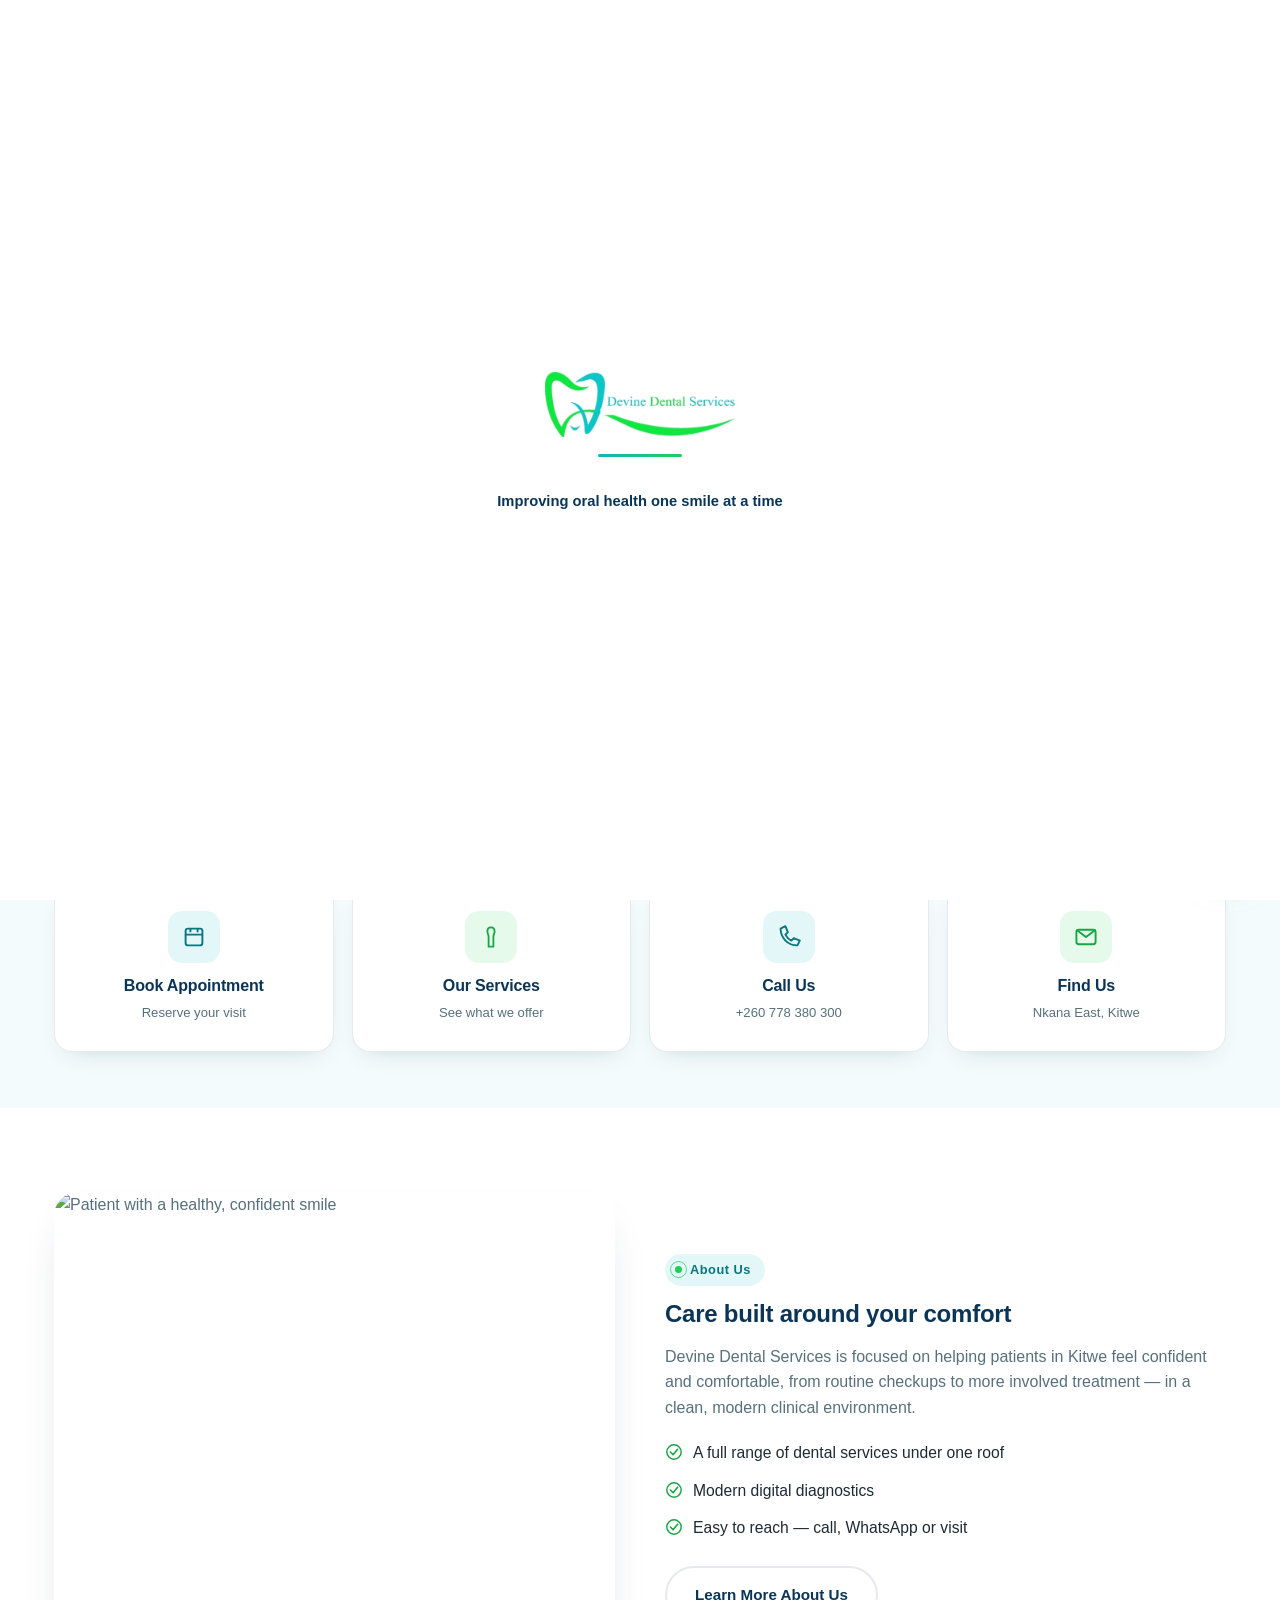
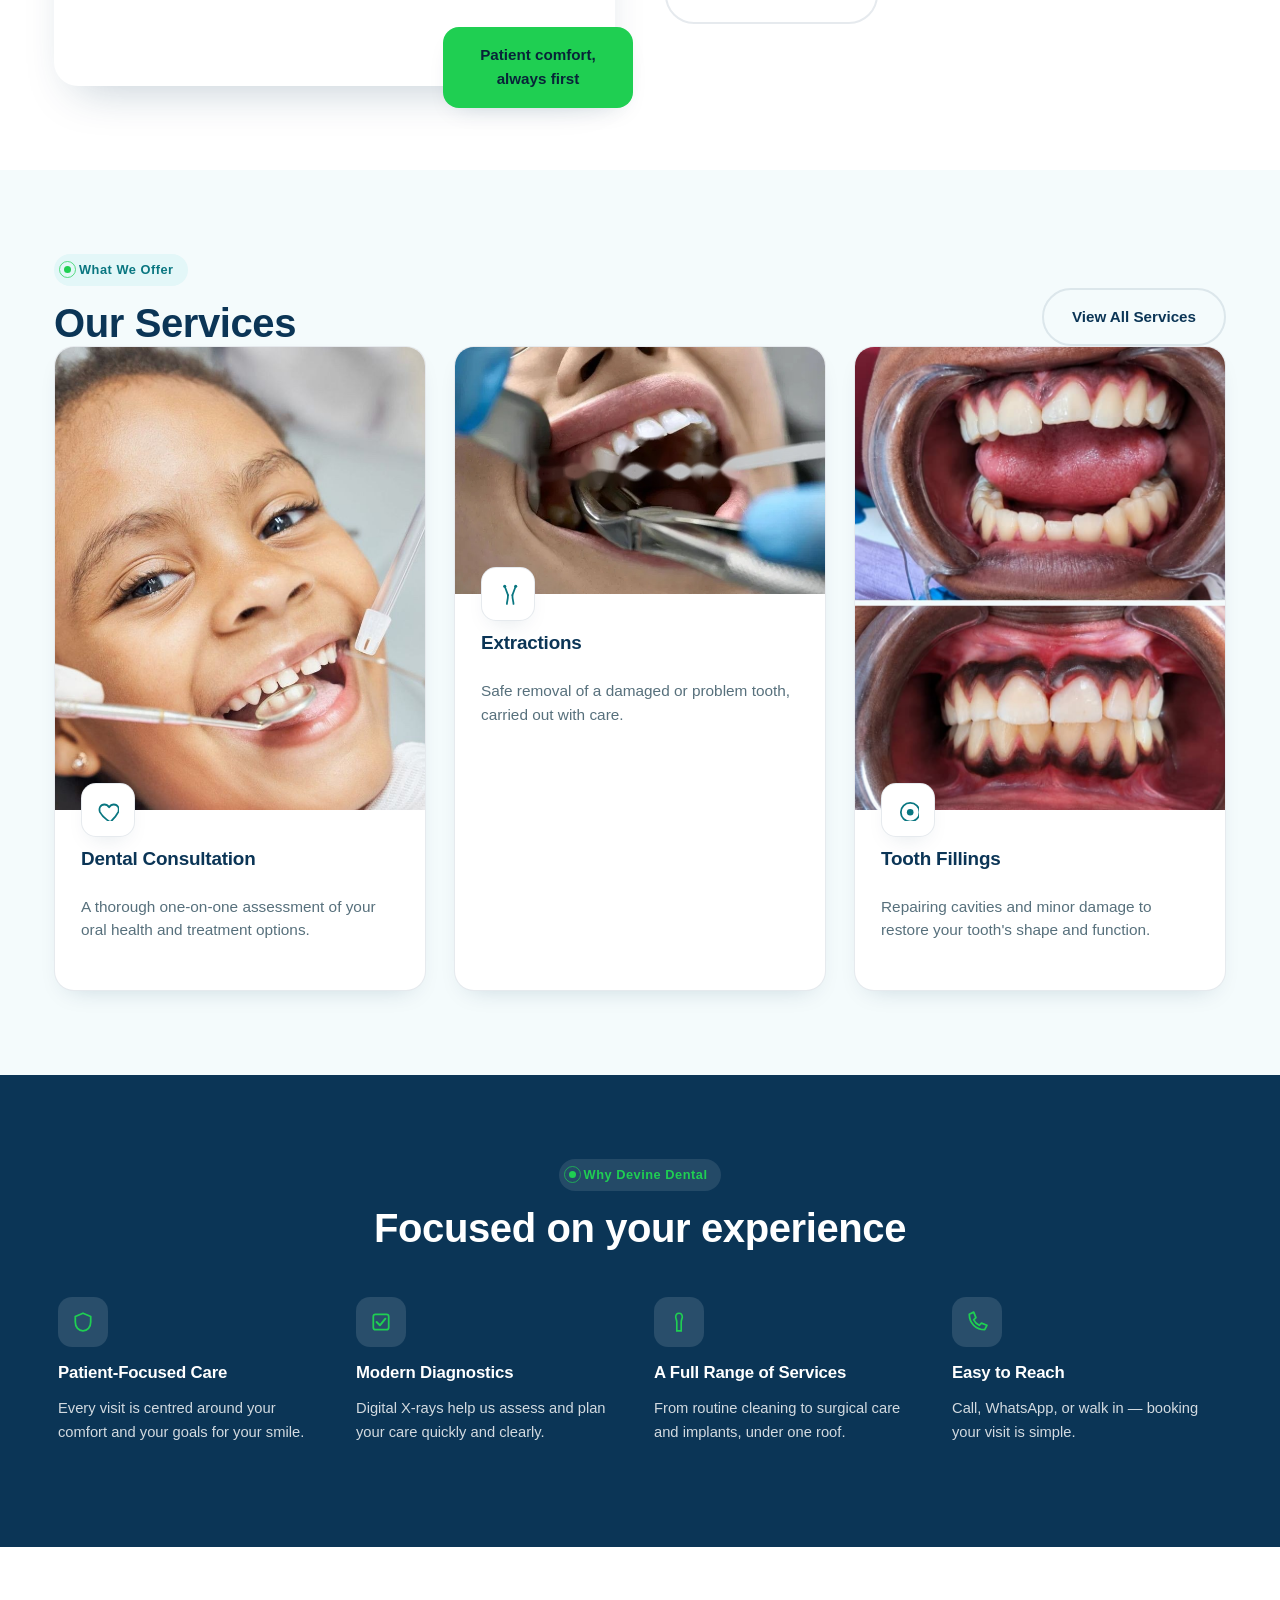
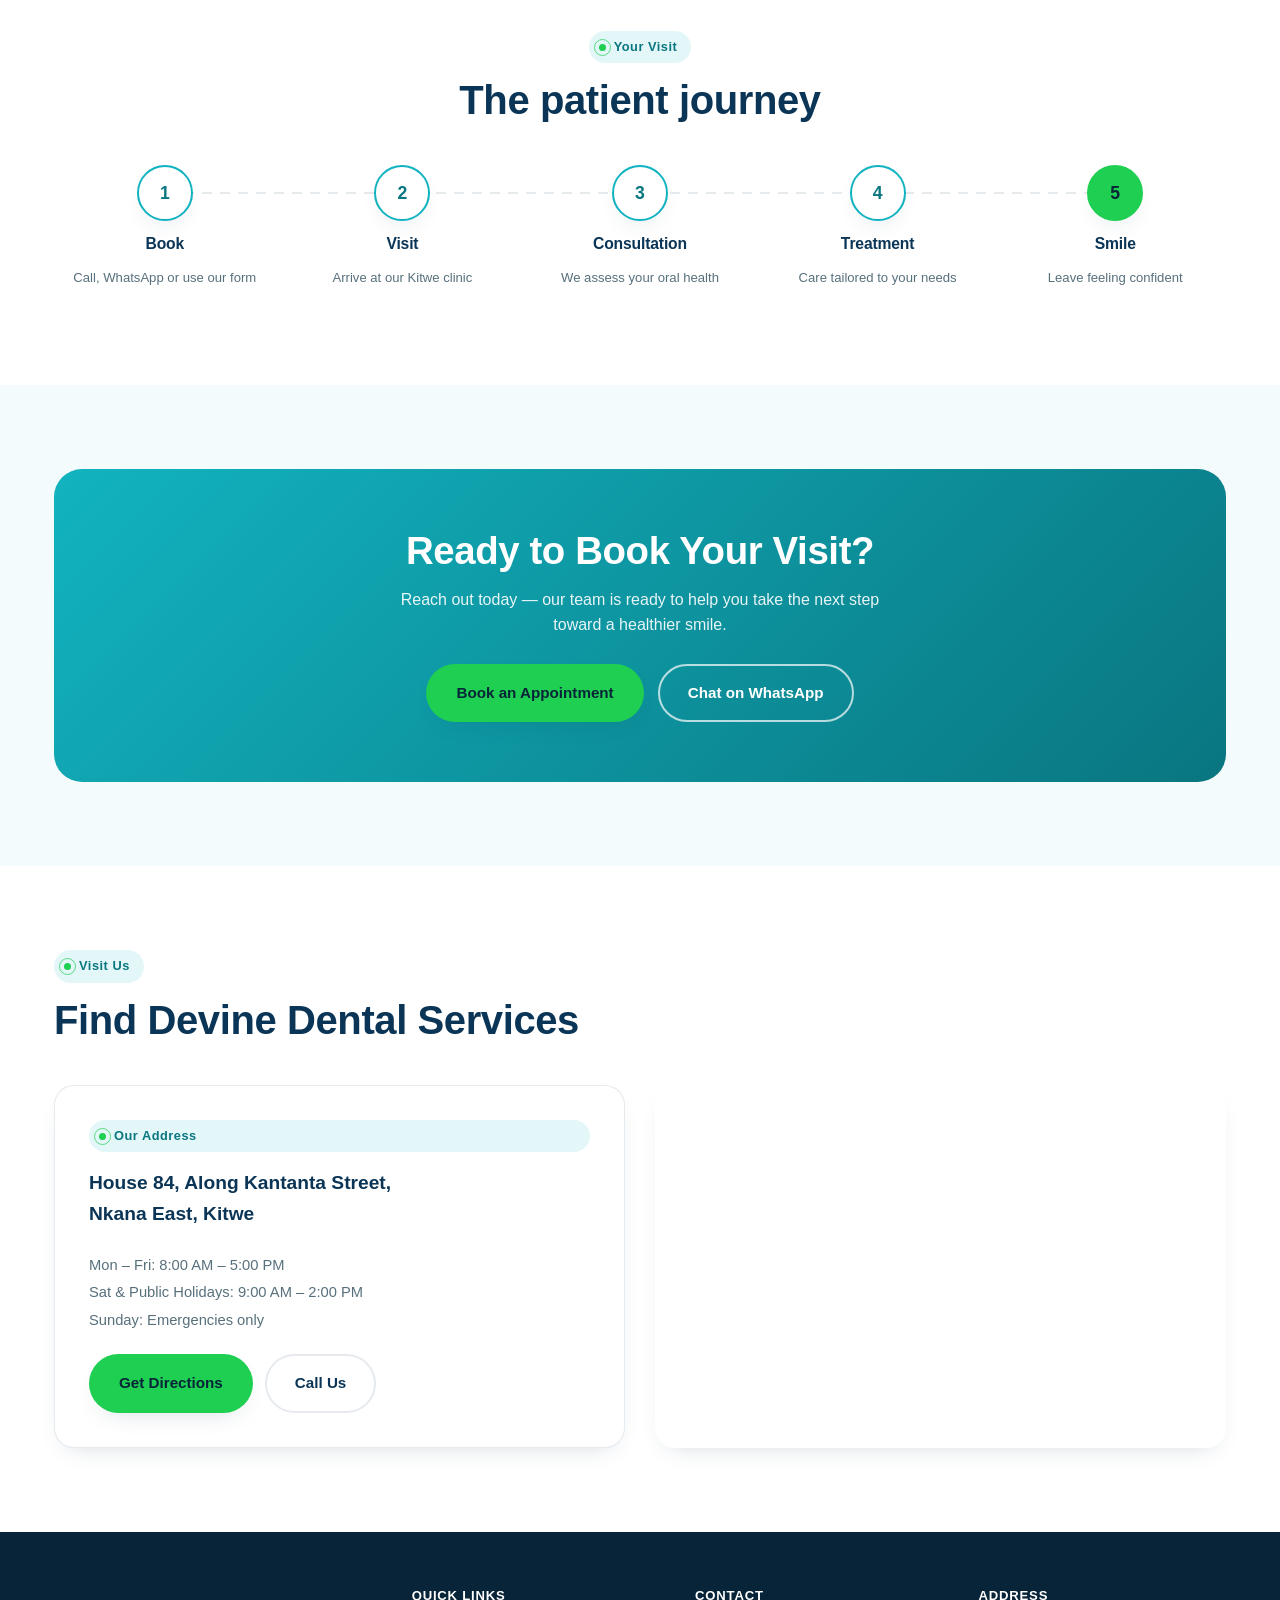
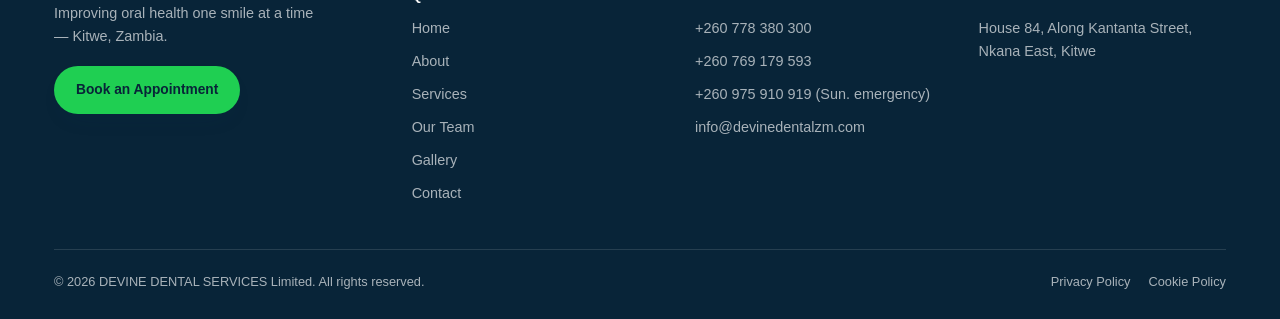
==== commit b26fece3: "Add files via upload" ====
--- a/index.html
+++ b/index.html
@@ -231,7 +231,7 @@
     <div class="location-split">
       <div class="location-card reveal">
         <span class="kicker" style="margin-bottom:6px"><span class="dot"></span>Our Address</span>
-        <p class="addr">House 84, Corner of 19th Avenue &amp; Kantanta Street,<br>Nkana East, Kitwe</p>
+        <p class="addr">House 84, Along Kantanta Street,<br>Nkana East, Kitwe</p>
         <div style="margin-bottom:22px;font-size:.92rem;color:var(--ink-mute)">
           <p style="margin:0 0 4px">Mon – Fri: 8:00 AM – 5:00 PM</p>
           <p style="margin:0 0 4px">Sat & Public Holidays: 9:00 AM – 2:00 PM</p>
@@ -271,7 +271,7 @@
       </div>
       <div class="footer-col">
         <h4>ADDRESS</h4>
-        <p>House 84, Corner of 19th Avenue &amp; Kantanta Street, Nkana East, Kitwe</p>
+        <p>House 84, Along Kantanta Street, Nkana East, Kitwe</p>
       </div>
     </div>
     <div class="footer-bottom">
@@ -377,7 +377,8 @@
   SERVICES.slice(0, 3).forEach((s) => {
     const el = document.createElement("div");
     el.className = "service-card reveal";
-    el.innerHTML = `<div class="thumb"><img src="${s.image}" alt="${s.name}" loading="lazy"></div><div class="body"><div class="ic"><svg width="22" height="22" viewBox="0 0 20 20" fill="none">${ICONS[s.icon]}</svg></div><h3>${s.name}</h3><p>${s.desc}</p></div>`;
+    const thumbStyle = s.ratio ? ` style="aspect-ratio:${s.ratio}"` : '';
+    el.innerHTML = `<div class="thumb"${thumbStyle}><img src="${s.image}" alt="${s.name}" loading="lazy"></div><div class="body"><div class="ic"><svg width="22" height="22" viewBox="0 0 20 20" fill="none">${ICONS[s.icon]}</svg></div><h3>${s.name}</h3><p>${s.desc}</p></div>`;
     wrap.appendChild(el);
   });
   if (window.armReveal) window.armReveal(wrap);
--- a/css/style.css
+++ b/css/style.css
@@ -399,7 +399,7 @@
   display: flex; flex-direction: column; height: 100%;
 }
 .service-card:hover { transform: translateY(-6px); box-shadow: var(--shadow); border-color: transparent; }
-.service-card .thumb { position: relative; aspect-ratio: 4/3; overflow: hidden; background: var(--bg); }
+.service-card .thumb { position: relative; aspect-ratio: 4/5; overflow: hidden; background: var(--bg); }
 .service-card .thumb img { width: 100%; height: 100%; object-fit: cover; transition: transform 0.5s ease; }
 .service-card:hover .thumb img { transform: scale(1.07); }
 .service-card .body { padding: 30px 26px 32px; position: relative; flex: 1; display: flex; flex-direction: column; }
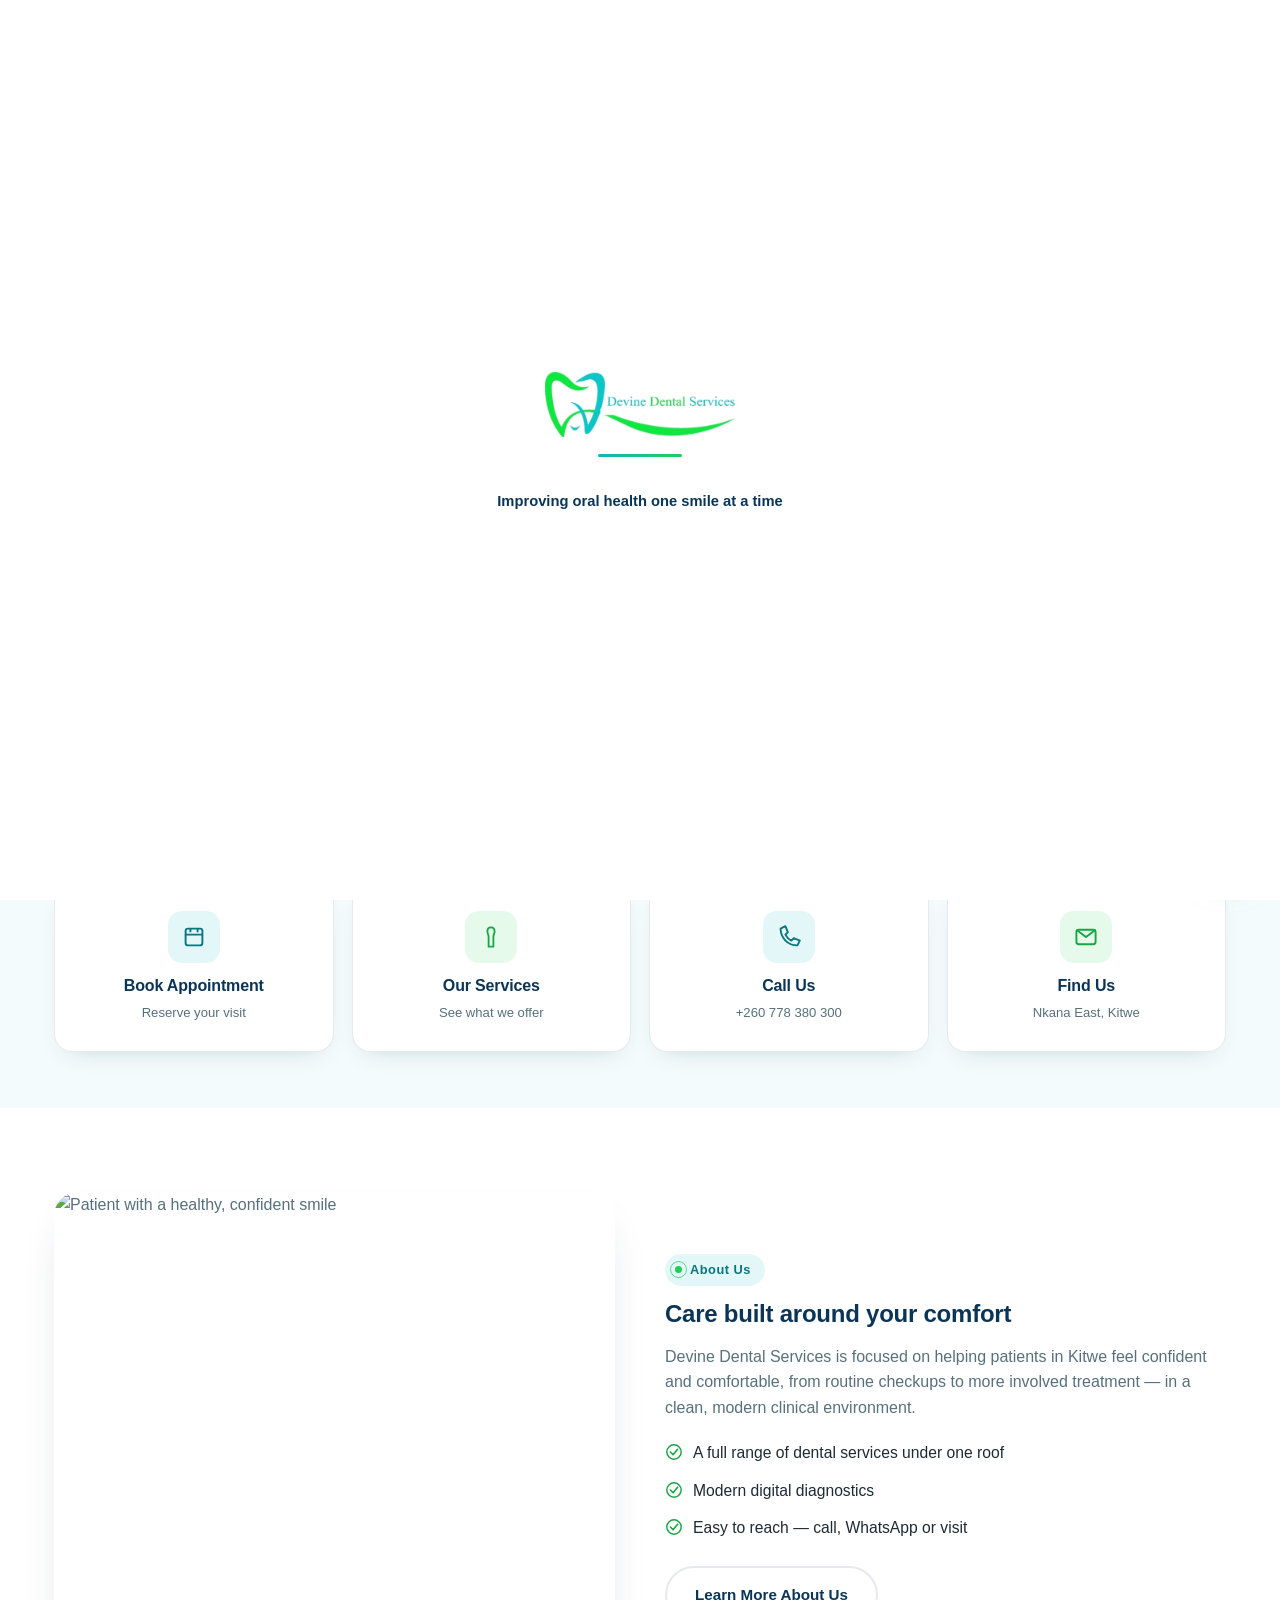
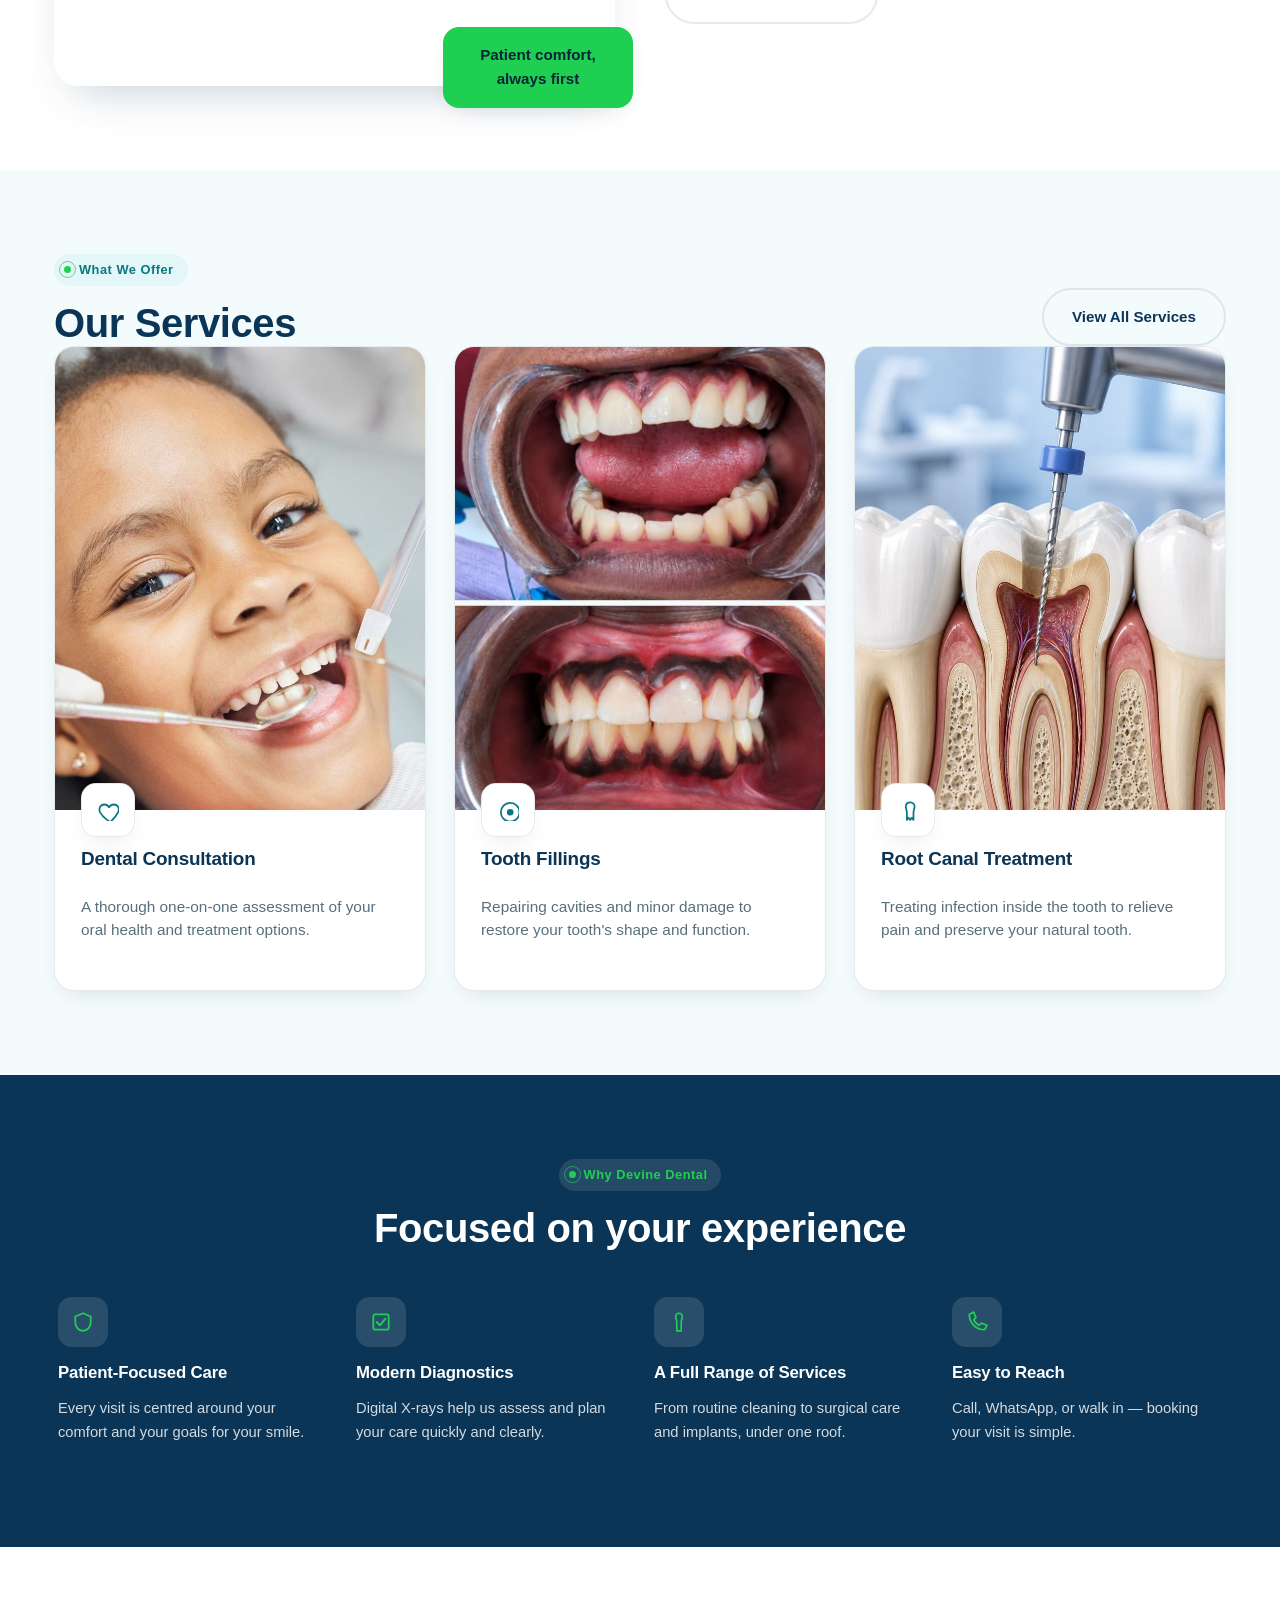
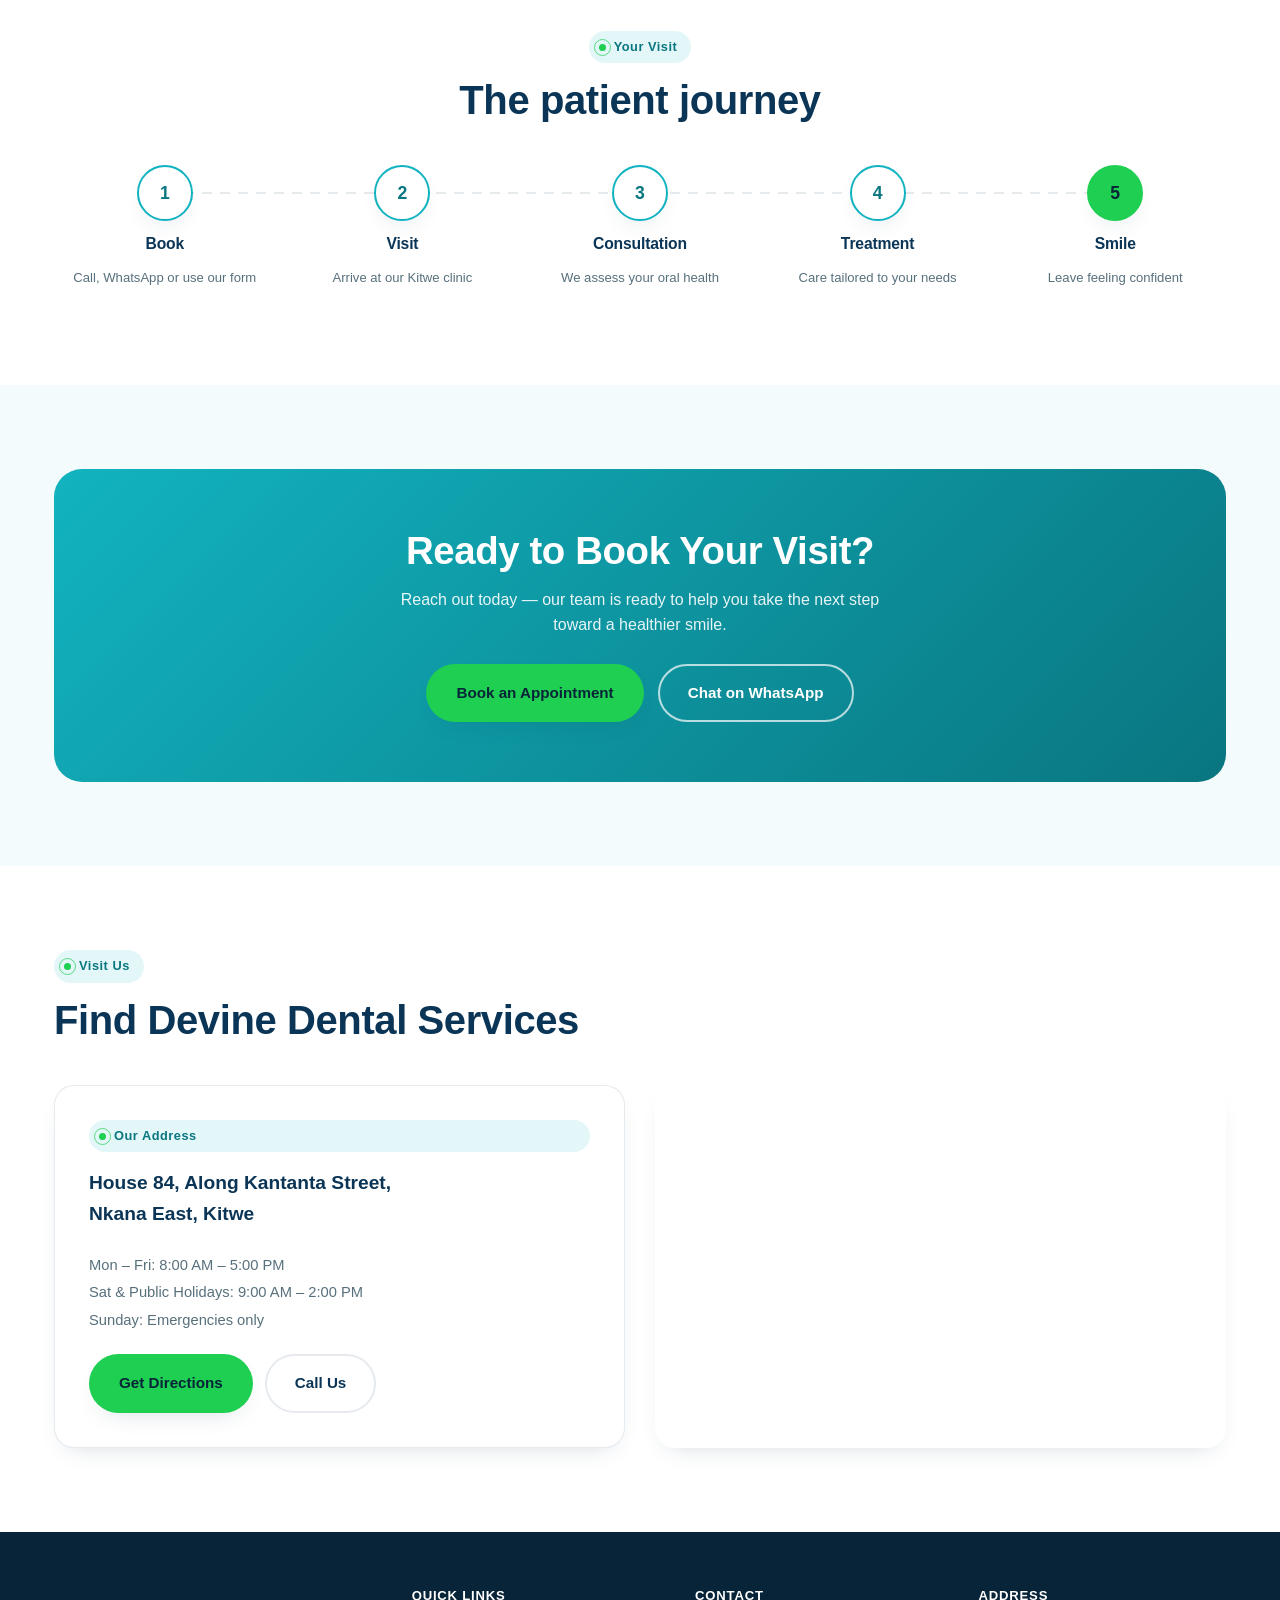
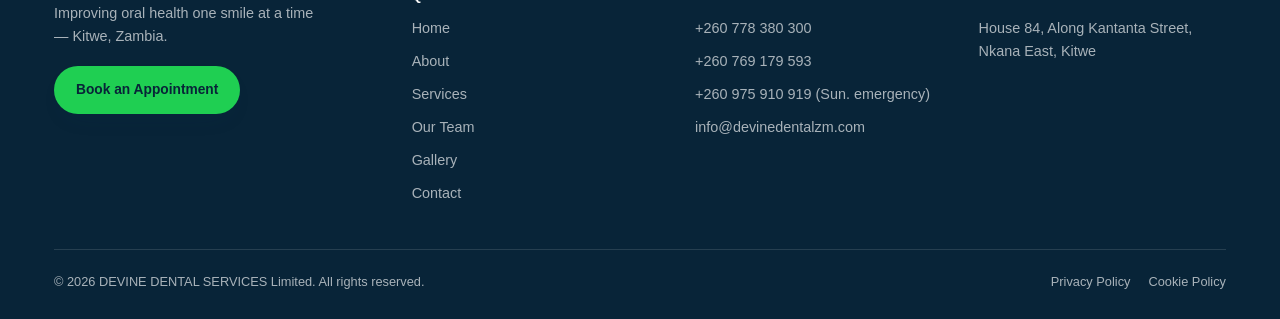
==== commit 33b3bfc8: "Add files via upload" ====
--- a/index.html
+++ b/index.html
@@ -3,8 +3,10 @@
 <head>
 <meta charset="UTF-8">
 <meta name="viewport" content="width=device-width, initial-scale=1.0">
-<title>Devine Dental Services — Improving Oral Health One Smile at a Time | Kitwe, Zambia</title>
-<meta name="description" content="Devine Dental Services in Kitwe, Zambia — teeth whitening, cleaning, digital X-rays, crowns, braces, implants and more. Book your appointment today.">
+<title>Devine Dental | Kitwe</title>
+<meta name="description" content="Devine Dental Services Limited provides professional dental care in Nkana East, Kitwe, Zambia. Explore our dental services and contact us today.">
+<meta name="robots" content="index, follow">
+<link rel="canonical" href="https://devinedentalzm.net/">
 <meta property="og:title" content="Devine Dental Services — Kitwe, Zambia">
 <meta property="og:description" content="Improving oral health one smile at a time. Book your dental appointment today.">
 <meta property="og:type" content="website">
